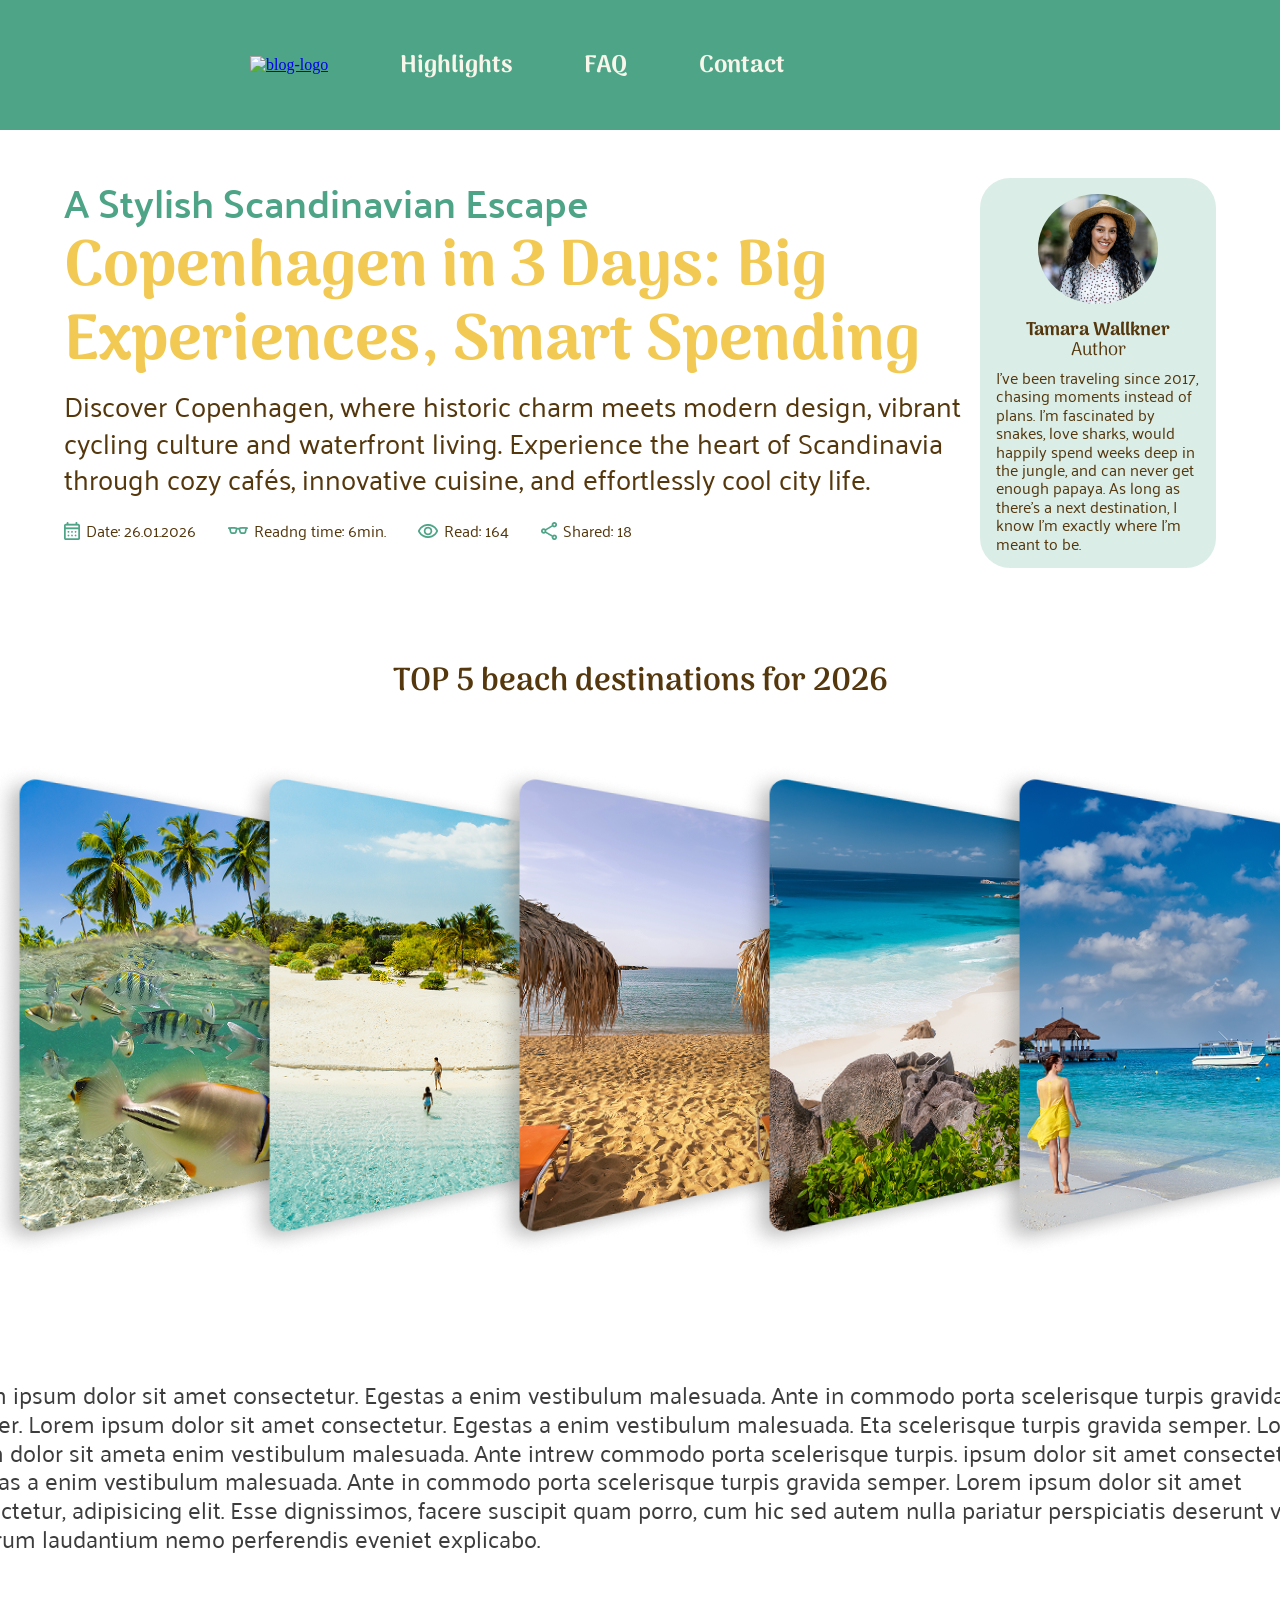
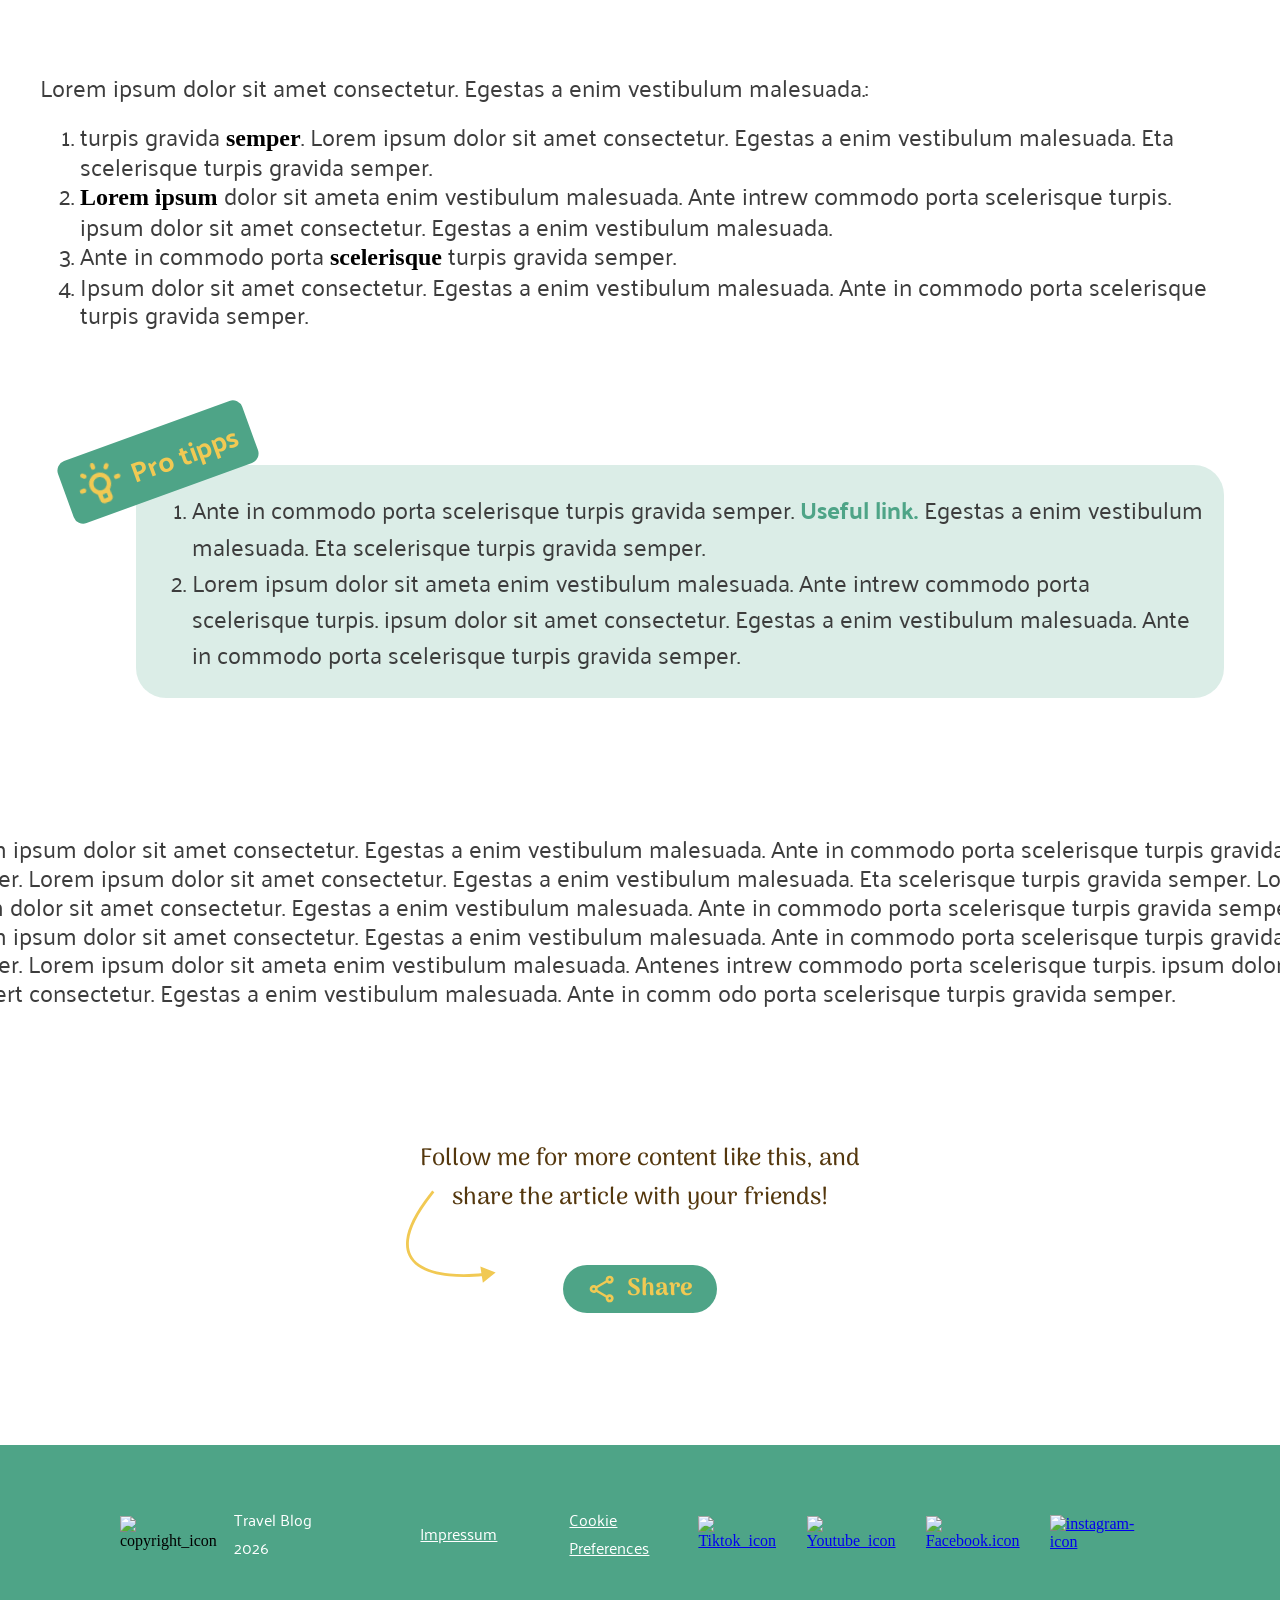
==== article01.html @ d1755f3b "update all footer-nav links" ====
<!doctype html>
<html lang="en">
  <head>
    <meta charset="UTF-8" />
    <meta name="viewport" content="width=device-width, initial-scale=1.0" />
    <title>Travel-Blog Article 01</title>
    <link rel="stylesheet" href="./styles/standard.css" />
    <link rel="stylesheet" href="./styles/font.css" />
    <link rel="stylesheet" href="./styles/variables.css" />
    <link rel="stylesheet" href="style.css" />
    <link rel="stylesheet" href="styles/article01.css" />
    <link rel="stylesheet" href="styles/article02.css" />
    <link rel="stylesheet" href="styles/article00.css" />
  </head>

  <body>
    <header>
      <nav>
        <a href="index.html">
          <img class="logo" src="assets/icons/logo.png" alt="blog-logo"
        /></a>
        <div class="nav-links">
          <a href="index.html">Highlights</a>
          <a href="index.html">FAQ</a>
          <a href="index.html">Contact</a>
        </div>
      </nav>
    </header>
    <main>
      <section class="a2content">
        <section class="a2content-top">
          <article class="headarticle">
            <div class="headarticle-left">
              <h4>A Stylish Scandinavian Escape</h4>
              <h1>Copenhagen in 3 Days: Big Experiences, Smart Spending</h1>
              <p>
                Discover Copenhagen, where historic charm meets modern design,
                vibrant cycling culture and waterfront living. Experience the
                heart of Scandinavia through cozy cafés, innovative cuisine, and
                effortlessly cool city life.
              </p>
              <div class="headarticle-foot">
                <div class="headarticle-foot-group">
                  <div class="headarticle-footelement">
                    <img
                      src="./assets/icons/calendar_month.png"
                      alt="calendar_icon"
                    />
                    <p>Date: 26.01.2026</p>
                  </div>
                  <div class="headarticle-footelement">
                    <img
                      src="./assets/icons/eyeglasses_2.png"
                      alt="eyeglasses_icon"
                    />
                    <p>Readng time: 6min.</p>
                  </div>
                </div>
                <div class="headarticle-foot-group">
                  <div class="headarticle-footelement">
                    <img
                      src="./assets/icons/visibility.png"
                      alt="visible_icon"
                    />
                    <p>Read: 164</p>
                  </div>
                  <div class="headarticle-footelement">
                    <img src="./assets/icons/share.png" alt="share_icon" />
                    <p>Shared: 18</p>
                  </div>
                </div>
              </div>
            </div>
            <div class="headarticle-right">
              <div class="headarticle-right-imgbox">
                <img
                  class="author-img"
                  src="./assets/img/img-tamarawallkner.png"
                  alt="foto-tamarawallkner"
                />
              </div>
              <div>
                <p>Tamara Wallkner</p>
                <p>Author</p>
                <p>
                  I’ve been traveling since 2017, chasing moments instead of
                  plans. I’m fascinated by snakes, love sharks, would happily
                  spend weeks deep in the jungle, and can never get enough
                  papaya. As long as there’s a next destination, I know I’m
                  exactly where I’m meant to be.
                </p>
              </div>
            </div>
          </article>
        </section>
        <section class="beach-destination-container">
          <h3 class="h3-a1">TOP 5 beach destinations for 2026</h3>
          <section class="slider-b">
            <div class="slider-b-element slider1">
              <img src="assets/img/Rectangle 24.png" alt="" />
            </div>
            <div class="slider-b-element slider2">
              <img src="assets/img/Rectangle 23.png" alt="" />
            </div>
            <div class="slider-b-element slider3">
              <img src="assets/img/Rectangle 20.png" alt="" />
            </div>
            <div class="slider-b-element slider4">
              <img src="assets/img/Rectangle 21.png" alt="" />
            </div>
            <div class="slider-b-element slider5">
              <img src="assets/img/Rectangle 22.png" alt="" />
            </div>
          </section>
        </section>
      </section>
      <div>
        <p class="lorem-a1">
          Lorem ipsum dolor sit amet consectetur. Egestas a enim vestibulum
          malesuada. Ante in commodo porta scelerisque turpis gravida semper.
          Lorem ipsum dolor sit amet consectetur. Egestas a enim vestibulum
          malesuada. Eta scelerisque turpis gravida semper. Lorem ipsum dolor
          sit ameta enim vestibulum malesuada. Ante intrew commodo porta
          scelerisque turpis. ipsum dolor sit amet consectetur. Egestas a enim
          vestibulum malesuada. Ante in commodo porta scelerisque turpis gravida
          semper. Lorem ipsum dolor sit amet consectetur, adipisicing elit. Esse
          dignissimos, facere suscipit quam porro, cum hic sed autem nulla
          pariatur perspiciatis deserunt velit in, harum laudantium nemo
          perferendis eveniet explicabo.
        </p>
      </div>
      <section class="lorem-container">
        <div>
          <p class="lorem-head">
            Lorem ipsum dolor sit amet consectetur. Egestas a enim vestibulum
            malesuada.:
          </p>
        </div>

        <ol>
          <li>
            turpis gravida <span class="black">semper</span>. Lorem ipsum dolor
            sit amet consectetur. Egestas a enim vestibulum malesuada. Eta
            scelerisque turpis gravida semper.
          </li>
          <li>
            <span class="black">Lorem ipsum</span> dolor sit ameta enim
            vestibulum malesuada. Ante intrew commodo porta scelerisque turpis.
            ipsum dolor sit amet consectetur. Egestas a enim vestibulum
            malesuada.
          </li>
          <li>
            Ante in commodo porta <span class="black">scelerisque</span> turpis
            gravida semper.
          </li>
          <li>
            Ipsum dolor sit amet consectetur. Egestas a enim vestibulum
            malesuada. Ante in commodo porta scelerisque turpis gravida semper.
          </li>
        </ol>
      </section>
      <div class="protipps">
        <div class="protipps-text">
          <ol>
            <li>
              Ante in commodo porta scelerisque turpis gravida semper.
              <span>Useful link.</span> Egestas a enim vestibulum malesuada. Eta
              scelerisque turpis gravida semper.
            </li>
            <li>
              Lorem ipsum dolor sit ameta enim vestibulum malesuada. Ante intrew
              commodo porta scelerisque turpis. ipsum dolor sit amet
              consectetur. Egestas a enim vestibulum malesuada. Ante in commodo
              porta scelerisque turpis gravida semper.
            </li>
          </ol>
        </div>
        <div class="protipps-marker">
          <img src="./assets/icons/wb_incandescent.png" alt="lamp_icon" />
          <p>Pro tipps</p>
        </div>
      </div>
      <div>
        <p class="lorem-a1">
          Lorem ipsum dolor sit amet consectetur. Egestas a enim vestibulum
          malesuada. Ante in commodo porta scelerisque turpis gravida semper.
          Lorem ipsum dolor sit amet consectetur. Egestas a enim vestibulum
          malesuada. Eta scelerisque turpis gravida semper. Lorem ipsum dolor
          sit amet consectetur. Egestas a enim vestibulum malesuada. Ante in
          commodo porta scelerisque turpis gravida semper. Lorem ipsum dolor sit
          amet consectetur. Egestas a enim vestibulum malesuada. Ante in commodo
          porta scelerisque turpis gravida semper. Lorem ipsum dolor sit ameta
          enim vestibulum malesuada. Antenes intrew commodo porta scelerisque
          turpis. ipsum dolor sit ametert consectetur. Egestas a enim vestibulum
          malesuada. Ante in comm odo porta scelerisque turpis gravida semper.
        </p>
      </div>
      <div class="followme">
        <div class="followme-content">
          <p>
            Follow me for more content like this, and share the article with
            your friends!
          </p>
          <div class="followme-button">
            <img src="./assets/icons/share.svg" alt="icon_share" />
            <p>Share</p>
          </div>
        </div>
        <img src="./assets/img/Vector 12.svg" alt="img_vector" />
      </div>
    </main>
    <footer class="foot">
      <div class="foot-content">
        <div class="foot-content-left">
          <div class="foot-content-left-copyright">
            <img src="./assets/icons/copyright.png" alt="copyright_icon" />
            <p>Travel Blog 2026</p>
          </div>
          <a href="impressum.html">Impressum</a>
          <a href="cookiepreferences.html">Cookie Preferences</a>
        </div>
        <div class="foot-content-right">
          <a href="https://www.tiktok.com/" target="_blank"
            ><img src="./assets/icons/Tiktok_icon 1.png" alt="Tiktok_icon"
          /></a>
          <a href="https://www.youtube.com/" target="_blank"
            ><img src="./assets/icons/youtube.png" alt="Youtube_icon"
          /></a>
          <a href="https://www.facebook.com/?locale=de_DE" target="_blank"
            ><img src="./assets/icons/facebook.png" alt="Facebook.icon"
          /></a>
          <a href="https://www.instagram.com/" target="_blank"
            ><img
              src="./assets/icons/Instagram_logo_2016 1.png"
              alt="instagram-icon"
          /></a>
        </div>
      </div>
    </footer>
  <nav class="foot-navigation">
    <a href="index.html"><img src="./assets/icons/greenHome.svg" alt="home-icon" /></a>
    <a href="index.html#highlight"><img src="./assets/icons/greenrocket_launch.svg" alt="" /></a>
    <a href="index.html#faq"><img src="./assets/icons/greenlive_help.svg" alt="" /></a>
    <a href="index.html#contact"><img src="./assets/icons/greenperson_pin.svg" alt="" /></a>
  </nav>
  </body>
</html>
---- styles/standard.css ----
* {
  margin: 0;
  box-sizing: border-box;
  font-family: "Iceland";
  scroll-behavior: smooth;
}

html {
  font-size: 16px;
}

h1 {
  font-family: arima;
  font-size: 4rem;
  color: rgba(78, 164, 135, 1);
  font-weight: 700;
}

h2 {
  font-family: arima;
  font-size: 3.25rem;
  color: rgba(78, 164, 135, 1);
  font-weight: 700;
}

h3 {
  font-family: arima;
  font-size: 2rem;
  color: rgba(78, 164, 135, 1);
  font-weight: 700;
}

h4 {
  font-family: palanquin;
  font-size: 2.5rem;
  color: rgba(78, 164, 135, 1);
  font-weight: 600;
}

.standard-headline {
  display: flex;
  justify-content: center;
  align-items: center;
  gap: 1rem;
  margin-bottom: 24px;
}

.standard-headline > img {
  width: clamp(40px, 28px + 2.5vw, 48px);
  height: auto;
}

.standard-headline > h2 {
  font-family: arima;
  font-size: clamp(2.5rem, 1.25rem + 4vw, 3.25rem);
  color: rgba(78, 164, 135, 1);
  font-weight: 700;
}
---- styles/font.css ----
/* arima-regular - latin */
@font-face {
  font-display: swap; /* Check https://developer.mozilla.org/en-US/docs/Web/CSS/@font-face/font-display for other options. */
  font-family: 'Arima';
  font-style: normal;
  font-weight: 400;
  src: url('../assets/fonts/arima-v7-latin-regular.woff2') format('woff2'); /* Chrome 36+, Opera 23+, Firefox 39+, Safari 12+, iOS 10+ */
}
/* arima-500 - latin */
@font-face {
  font-display: swap; /* Check https://developer.mozilla.org/en-US/docs/Web/CSS/@font-face/font-display for other options. */
  font-family: 'Arima';
  font-style: normal;
  font-weight: 500;
  src: url('../assets/fonts/arima-v7-latin-500.woff2') format('woff2'); /* Chrome 36+, Opera 23+, Firefox 39+, Safari 12+, iOS 10+ */
}
/* arima-600 - latin */
@font-face {
  font-display: swap; /* Check https://developer.mozilla.org/en-US/docs/Web/CSS/@font-face/font-display for other options. */
  font-family: 'Arima';
  font-style: normal;
  font-weight: 600;
  src: url('../assets/fonts/arima-v7-latin-600.woff2') format('woff2'); /* Chrome 36+, Opera 23+, Firefox 39+, Safari 12+, iOS 10+ */
}
/* arima-700 - latin */
@font-face {
  font-display: swap; /* Check https://developer.mozilla.org/en-US/docs/Web/CSS/@font-face/font-display for other options. */
  font-family: 'Arima';
  font-style: normal;
  font-weight: 700;
  src: url('../assets/fonts/arima-v7-latin-700.woff2') format('woff2'); /* Chrome 36+, Opera 23+, Firefox 39+, Safari 12+, iOS 10+ */
}

/* palanquin-regular - latin */
@font-face {
  font-display: swap; /* Check https://developer.mozilla.org/en-US/docs/Web/CSS/@font-face/font-display for other options. */
  font-family: 'Palanquin';
  font-style: normal;
  font-weight: 400;
  src: url('../assets/fonts/palanquin-v17-latin-regular.woff2') format('woff2'); /* Chrome 36+, Opera 23+, Firefox 39+, Safari 12+, iOS 10+ */
}
/* palanquin-500 - latin */
@font-face {
  font-display: swap; /* Check https://developer.mozilla.org/en-US/docs/Web/CSS/@font-face/font-display for other options. */
  font-family: 'Palanquin';
  font-style: normal;
  font-weight: 500;
  src: url('../assets/fonts/palanquin-v17-latin-500.woff2') format('woff2'); /* Chrome 36+, Opera 23+, Firefox 39+, Safari 12+, iOS 10+ */
}
/* palanquin-600 - latin */
@font-face {
  font-display: swap; /* Check https://developer.mozilla.org/en-US/docs/Web/CSS/@font-face/font-display for other options. */
  font-family: 'Palanquin';
  font-style: normal;
  font-weight: 600;
  src: url('../assets/fonts/palanquin-v17-latin-600.woff2') format('woff2'); /* Chrome 36+, Opera 23+, Firefox 39+, Safari 12+, iOS 10+ */
}
/* palanquin-700 - latin */
@font-face {
  font-display: swap; /* Check https://developer.mozilla.org/en-US/docs/Web/CSS/@font-face/font-display for other options. */
  font-family: 'Palanquin';
  font-style: normal;
  font-weight: 700;
  src: url('../assets/fonts/palanquin-v17-latin-700.woff2') format('woff2'); /* Chrome 36+, Opera 23+, Firefox 39+, Safari 12+, iOS 10+ */
}

/* palanquin-dark-regular - latin */
@font-face {
  font-display: swap; /* Check https://developer.mozilla.org/en-US/docs/Web/CSS/@font-face/font-display for other options. */
  font-family: 'Palanquin Dark';
  font-style: normal;
  font-weight: 400;
  src: url('../assets/fonts/palanquin-dark-v17-latin-regular.woff2') format('woff2'); /* Chrome 36+, Opera 23+, Firefox 39+, Safari 12+, iOS 10+ */
}
/* palanquin-dark-500 - latin */
@font-face {
  font-display: swap; /* Check https://developer.mozilla.org/en-US/docs/Web/CSS/@font-face/font-display for other options. */
  font-family: 'Palanquin Dark';
  font-style: normal;
  font-weight: 500;
  src: url('../assets/fonts/palanquin-dark-v17-latin-500.woff2') format('woff2'); /* Chrome 36+, Opera 23+, Firefox 39+, Safari 12+, iOS 10+ */
}
/* palanquin-dark-600 - latin */
@font-face {
  font-display: swap; /* Check https://developer.mozilla.org/en-US/docs/Web/CSS/@font-face/font-display for other options. */
  font-family: 'Palanquin Dark';
  font-style: normal;
  font-weight: 600;
  src: url('../assets/fonts/palanquin-dark-v17-latin-600.woff2') format('woff2'); /* Chrome 36+, Opera 23+, Firefox 39+, Safari 12+, iOS 10+ */
}
/* palanquin-dark-700 - latin */
@font-face {
  font-display: swap; /* Check https://developer.mozilla.org/en-US/docs/Web/CSS/@font-face/font-display for other options. */
  font-family: 'Palanquin Dark';
  font-style: normal;
  font-weight: 700;
  src: url('../assets/fonts/palanquin-dark-v17-latin-700.woff2') format('woff2'); /* Chrome 36+, Opera 23+, Firefox 39+, Safari 12+, iOS 10+ */
}

/* roboto-mono-regular - latin */
@font-face {
  font-display: swap; /* Check https://developer.mozilla.org/en-US/docs/Web/CSS/@font-face/font-display for other options. */
  font-family: 'Roboto Mono';
  font-style: normal;
  font-weight: 400;
  src: url('../assets/fonts/roboto-mono-v31-latin-regular.woff2') format('woff2'); /* Chrome 36+, Opera 23+, Firefox 39+, Safari 12+, iOS 10+ */
}
/* roboto-mono-700 - latin */
@font-face {
  font-display: swap; /* Check https://developer.mozilla.org/en-US/docs/Web/CSS/@font-face/font-display for other options. */
  font-family: 'Roboto Mono';
  font-style: normal;
  font-weight: 700;
  src: url('../assets/fonts/roboto-mono-v31-latin-700.woff2') format('woff2'); /* Chrome 36+, Opera 23+, Firefox 39+, Safari 12+, iOS 10+ */
}
---- styles/variables.css ----
:root {
    --maintextfamily: 'palanquin';
    --foottextfamily:  'palanquin';
    --inputtextfamily: 'Roboto Mono';
    --headlinefontfamily: 'arima';
}
---- style.css ----
body {
  display: flex;
  flex-direction: column;
  align-items: center;
}

html {
  scroll-behavior: smooth;
}

* {
  margin: 0;
  box-sizing: border-box;
}

header {
  background-color: #4ea487;
  height: 130px;
  width: 100%;
  display: flex;
  align-items: center;
  justify-content: flex-start;
}

.logo {
  width: 72px;
  height: 72px;
}

nav {
  padding: 0px 250px;
  display: flex;
  align-items: center;
  gap: 72px;
}

.nav-links {
  display: flex;
  align-items: center;
  gap: 72px;
}

.nav-links > a {
  text-decoration: none;
  color: #f8f5eb;
  font-family: "Arima";
  font-size: 24px;
  font-weight: 700;
}

.landing-section {
  width: 100%;
}

.header.png {
}

.content-section {
  background-image: url(assets/img/header\ photo.png);
  background-position: center;
  background-repeat: no-repeat;
  background-size: cover;
  height: 520px;
  width: 1440px;
  position: relative;
}

.vector-container {
  display: flex;
  flex-direction: column;
}

.vector-icon {
  width: 640px;
  height: 540px;
  position: absolute;
  left: 120px;
}

.vector-text-container {
  position: absolute;
  left: 230px;
  top: 80px;
}

.vector-text-container h2 {
  color: #54370d;
}

.landing-span {
  font-family: "Palanquin";
  font-size: 28px;
  font-weight: 500;
  font-style: normal;
  color: #54370d;
  max-width: 21ch;
}

.circle-icon {
  position: absolute;
  top: 280px;
  left: 550px;
}

main {
  width: 100%;
  max-width: 1200px;
  display: flex;
  flex-direction: column;
  align-items: center;
  gap: 120px;
  margin-bottom: 120px;
}

.highlight-section {
  padding-top: 120px;
  display: flex;
  flex-direction: column;
  align-items: center;
  gap: 88px;
}

.highlight-headline {
  display: flex;
  flex-direction: column;
  align-items: center;
  gap: 24px;
  text-align: center;
}

.highlight-section > img {
  width: 40px;
  height: 40px;
}

.highlight-text > p {
  font-size: 24px;
  font-family: var(--maintextfamily);
  font-weight: 500;
  color: #54370d;
}

.slider-a {
  position: relative;
  width: 1200px;
  height: 533px;
  display: flex;
  justify-content: center;
  align-items: flex-end;
  overflow: hidden;
}

.slider-a input {
  position: relative;
  z-index: 4;
  cursor: pointer;
}

/* .slider-a-wrapper {
  z-index: 1;
  width: 100%;
  height: 100%;
  position: relative;
} */

.slider-a-element {
  position: absolute;
  inset: 0;
  opacity: 0;
  transition: opacity 500ms ease-in-out;
}

.slider-a-element-link {
  display: block;
  width: 100%;
  height: 100%;
  position: relative;
text-decoration: none;
}

.slider-a-element-description {
  position: absolute;
  top: 54px;
  left: 38px;
  width: 100%;
  max-width: 800px;
  height: auto;
  border-left: 1px solid rgba(255, 255, 255, 0.5);
  border-right: 1px solid rgba(255, 255, 255, 0.5);
  background-color: rgba(255, 255, 255, 0.1);
  display: flex;
  flex-direction: column;
  align-items: flex-start;
  padding: 16px 24px;
  gap: 8px;
}

.slider-a-element-description  h2 {
  font-family: Palanquin Dark;
  font-size: clamp(2.5rem, 1.25rem + 4vw, 3rem);
  line-height: 1.2;
  color: white;
  font-weight: 600;
}

.slider-a-element-description p {
  font-family: palanquin;
  font-size: clamp(1rem, 0.25rem + 2vw, 1.75rem);
  line-height: 1.3;
  color: white;
}

.slider-a-element-link img {
  width: 100%;
  height: 100%;
  display: block;
  object-fit: cover;
  object-position: center;
  border-radius: 4px;
  border-top-right-radius: 96px;
}

.slider-a input[value="one"]:checked ~ .slider-a-wrapper .element-one,
.slider-a input[value="two"]:checked ~ .slider-a-wrapper .element-two,
.slider-a input[value="three"]:checked ~ .slider-a-wrapper .element-three,
.slider-a input[value="four"]:checked ~ .slider-a-wrapper .element-four {
  opacity: 1;
  z-index: 3;
}

.slider-a-radio-btn {
  appearance: none;
  width: 28px;
  height: 28px;
  background-color: white;
  border-radius: 50%;
  margin: 8px;
  margin-bottom: 32px;
}

.slider-a-radio-btn:checked {
  width: 40px;
  height: 28px;
  background-color: rgba(241, 201, 83, 1);
  border-radius: 20px;
}

.faq-section {
  width: 100%;
  display: flex;
  flex-direction: column;
  align-items: center;
  gap: 48px;
  padding: 8px;
}

.faq-headline {
  display: flex;
  justify-content: center;
  align-items: center;
  gap: 1rem;
  margin-bottom: 24px;
}

.faq-headline > img {
  width: clamp(40px, 28px + 2.5vw, 48px);
  height: auto;
}

.faq-headline > h2 {
  font-family: arima;
  font-size: clamp(2.5rem, 1.25rem + 4vw, 3.25rem);
  color: rgba(78, 164, 135, 1);
  font-weight: 700;
}

.faq-content {
  width: 100%;
  display: flex;
  flex-direction: column;
  align-items: center;
  gap: 32px;
}

.faq-item {
  width: 100%;
  display: flex;
  flex-direction: column;
  padding: 16px 14px;
  gap: 8px;
  border-radius: 12px;
  background-color: rgba(241, 201, 83, 1);
}

.faq-item-sum {
  font-family: var(--maintextfamily);
  font-size: clamp(1rem, 0.25rem + 2.5vw, 1.5rem);
  font-weight: 700;
  color: rgba(84, 55, 13, 1);
  display: flex;
  justify-content: space-between;
  align-items: center;
}

.faq-item > p {
  font-family: var(--maintextfamily);
  font-size: 1rem;
  color: rgba(54, 53, 52, 1);
  padding: 4px 10px;
  background-color: white;
  border-radius: 5px;
}

.faq-sum img {
  width: 24px;
  height: auto;
}

.faq-item:open .faq-item-sum img {
  rotate: 180deg;
}

.contact-section {
  width: 100%;
  max-width: 1200px;
  display: flex;
  flex-direction: column;
  align-items: center;
  padding: 8px;
}

.contact-section-head {
  display: flex;
  flex-direction: column;
  align-items: center;
  margin-bottom: 56px;
}

.contact-section-headline {
  display: flex;
  justify-content: center;
  align-items: center;
  gap: 1rem;
  margin-bottom: 24px;
}

.contact-section-headline > img {
  width: clamp(40px, 28px + 2.5vw, 48px);
  height: auto;
}

.contact-section-headline > h2 {
  font-family: arima;
  font-size: clamp(2.5rem, 1.25rem + 4vw, 3.25rem);
  color: rgba(78, 164, 135, 1);
  font-weight: 700;
}

.contact-section-description {
  display: flex;
  flex-direction: column;
  justify-content: center;
  align-items: center;
}

.contact-section-description > p {
  font-family: palanquin;
  font-size: 1.5rem;
  color: rgba(84, 55, 13, 1);
  font-weight: 500;
}

.contact-form-input {
  width: 100%;
  display: flex;
  flex-direction: column;
  align-items: center;
  gap: 16px;
}

.contact-form-input label {
  font-family: var(--maintextfamily);
  font-size: 1.5rem;
  color: rgba(84, 55, 13, 1);
  font-weight: 500;
}

.contact-form-input input[type="text"] {
  border: none;
  border-bottom: 1px solid rgba(84, 55, 13, 1);
  width: 100%;
  margin: 17px 0px;
  font-family: var(--inputtextfamily);
  font-size: 1.5rem;
  font-weight: bold;
}

.cfi-container {
  flex: 1 0 120px;
}

.cfi-row {
  width: 100%;
  display: flex;
  justify-content: center;
  gap: 48px;
}

.cfi-check {
  display: flex;
  align-items: center;
  gap: 1rem;
  padding-bottom: 1.5rem;
}

.cfi-check input[type="checkbox"] {
  appearance: none;
  width: 18px;
  height: 18px;
  border: 2px solid rgba(84, 55, 13, 1);
  border-radius: 2px;
  background: #fff;
}

.cfi-check input[type="checkbox"]:hover {
  background: rgba(241, 201, 83, 1);
}

.cfi-check input[type="checkbox"]:checked {
  background: rgba(78, 164, 135, 1);
}

.cfi-check input[type="checkbox"]:checked::before {
  content: url("./assets/icons/check.svg");
  width: 15px;
  height: 12px;
}

.cfi-check p {
  font-family: var(--maintextfamily);
  font-size: 1rem;
  font-weight: 400;
  color: rgba(84, 55, 13, 1);
}

.cfi-send {
  display: flex;
  flex-direction: column;
  align-items: center;
  gap: 32px;
}

.cfi-send button {
  width: 139px;
  height: 48px;
  border-radius: 40px;
  background-color: transparent;
  border: 1px solid rgba(48, 48, 48, 0.5);

  font-family: var(--headlinefontfamily);
  font-size: 1.5rem;
  font-weight: 700;
  color: rgba(115, 115, 115, 1);
}

.foot {
  width: 100%;
  background-color: rgba(78, 164, 135, 1);
  display: flex;
  justify-content: center;
  align-items: center;
  padding: 60px 120px;
}

.foot-content {
  width: 100%;
  max-width: 1200px;
  display: flex;
  justify-content: space-between;
  align-items: center;
}

.foot-content-left {
  display: flex;
  align-items: center;
  gap: 72px;
}

.foot-content-left-copyright {
  display: flex;
  align-items: center;
  gap: 4px;
}

.foot-content-left-copyright p {
  font-family: palanquin;
  font-size: 1rem;
  color: white;
}

.foot-content-left-links {
  display: flex;
  align-items: center;
  gap: 72px;
}

.foot-content-left a {
  font-family: palanquin;
  font-size: 1rem;
  color: white;
}

.foot-content-left a:hover {
  font-weight: bold;
}

.foot-content-right {
  height: 40px;
  display: flex;
  align-items: center;
  gap: 16px;
}

.foot-content-right img {
  height: 32px;
  width: 100%;
  transition: all 250ms ease-in-out;
}

.foot-content-right img:hover {
  width: 120%;
  height: 120%;
}

.foot-navigation {
  width: 100%;
  background-color: rgba(241, 201, 83, 1);
  display: none;
}

.foot-navigation img {
  height: 48px;
  width: 100%;
  transition: all 250ms ease-in-out;
}

.foot-navigation img:hover {
  width: 120%;
  height: 120%;
}

@media screen and (max-width: 1024px) {
  .nav-links > a {
    display: none;
  }

  header {
    justify-content: center;
  }

  .content-section {
    max-width: 1400px;
    width: 100%;
  }

  .vector-icon {
    left: 0px;
    height: 300px;
    width: 230px;
  }

  .circle-icon {
    top: 121px;
    left: 70px;
  }

  .vector-text-container {
    display: none;
  }

  .highlight-text > p {
    display: none;
  }
}

@media screen and (min-width: 768px) and (max-width: 1024px) {
  .foot {
    width: 100%;
    padding: 60px 24px;
  }

  .foot-content-left {
    gap: 24px;
  }

  .foot-content-left-links {
    gap: 24px;
  }
}

@media screen and (max-width: 768px) {
  .contact-section-description {
    display: none;
  }

  .cfi-row {
    flex-direction: column;
  }

  .foot {
    width: 100%;
    padding: 30px 8px 130px 8px;
  }

  .foot-content-left {
    flex-direction: column-reverse;
    align-items: flex-start;
    gap: 8px;
  }

  .foot-content-left-links {
    display: flex;
    flex-direction: column;
    align-items: flex-start;
    gap: 8px;
  }

  .foot-navigation {
    display: flex;
    position: fixed;
    bottom: 0;
    justify-content: space-between;
    align-items: center;
    gap: 48px;
    padding: 24px;
  }
}
---- styles/article01.css ----
.header-a1 {
  margin-bottom: 80px;
}

.a1-container {
  padding-top: 80px;
  display: flex;
  flex-direction: column;
  gap: 8px;
}

.a1-headline {
  display: flex;
  flex-direction: column;
  align-items: flex-start;
}

.a1-headline > h1 {
  color: #f1c953;
  line-height: 1.25;
}

.a1-content {
  display: flex;
  flex-direction: column;
  gap: 40px;
}

.a1-span {
  font-size: 32px;
}

.a1-info {
  display: flex;
  justify-content: flex-start;
  gap: 32px;
}

.a1-headline-icon {
  display: flex;
  gap: 6px;
}

.a1-headline-icon > img {
  width: 15px;
  height: 15px;
}

.headarticle-right {
  width: 272px;
  background-color: rgba(78, 164, 135, 0.2);
  border-radius: 30px;
  display: flex;
  flex-direction: column;
  align-items: center;
  padding: 16px;
  gap: 16px;
}

.headarticle-right p:first-child {
  font-family: arima;
  font-size: 1.15rem;
  line-height: 1.1;
  font-weight: 700;
  color: rgba(84, 55, 13, 1);
  text-align: center;
}

.headarticle-right p:nth-child(2) {
  font-family: arima;
  font-size: 1.15rem;
  line-height: 1.1;
  color: rgba(84, 55, 13, 1);
  text-align: center;
  margin-bottom: 0.5rem;
}

.headarticle-right p:last-child {
  font-family: palanquin;
  font-size: 1rem;
  line-height: 1.15;
  color: rgba(84, 55, 13, 1);
}

.beach-destination-container {
  display: flex;
  justify-content: center;
  flex-direction: column;
}

.h3-a1 {
  font-family: "Arima";
  color: #54370d;
  font-size: 32px;
  font-weight: 600;
  text-align: center;
  padding-bottom: 64px;
}

.slider-b {
  width: 1300px;
  height: 440px;
  display: flex;
  justify-content: center;
}

.slider1:hover ~ .slider-b-element {
  transform: perspective(250px) rotateY(-20deg) translateX(-20px);
}

.slider2:hover ~ .slider-b-element {
  transform: perspective(250px) rotateY(-20deg) translateX(-20px);
}

.slider3:hover ~ .slider-b-element {
  transform: perspective(250px) rotateY(-20deg) translateX(-20px);
}

.slider4:hover ~ .slider-b-element {
  transform: perspective(250px) rotateY(-20deg) translateX(-20px);
}

.slider-b-element {
  z-index: 1;
  width: 250px;
  height: 100%;

  background-size: cover;
  background-position: center;
  background-repeat: no-repeat;

  transform: perspective(250px) rotateY(5deg) translateX(-20px);
  transform-origin: 50% 50%;
  transition: all 250ms ease-in-out;

  border-radius: 16px;
}

.slider-b-element:hover {
  z-index: 2;
  transform: perspective(250px) rotateY(0deg) translateX(0px) scaleX(1.5)
    scaleY(1.2);
}

.lorem-a1 {
  font-family: "Palanquin";
  font-weight: 400;
  font-size: 24px;
  color: #3d3d3d;
  width: 1400px;
  line-height: 1.2;
}

.lorem-head {
  font-family: "Palanquin";
  font-weight: 400;
  font-size: 24px;
  color: #3d3d3d;
}

li {
  font-family: "Palanquin";
  font-weight: 400;
  font-size: 24px;
  color: #3d3d3d;
}

.black {
  color: #000000;
  font-weight: bold;
}

.lorem-container {
  display: flex;
  flex-direction: column;
  gap: 20px;
  line-height: 1.2;
}

@media screen and (max-width: 1024px) {
  .lorem-a1 {
    font-size: 16px;
    max-width: 41ch;
  }

  li {
    font-size: 16px;
    max-width: 41ch;
  }

  .lorem-head {
    font-size: 16px;
    text-align: center;
    max-width: 41ch;
  }
}

@media screen and (min-width: 768px) and (max-width: 1024px) {
}
---- styles/article02.css ----
p {
  font-family: Palanquin;
  font-size: 1rem;
  color: rgba(61, 61, 61, 1);
}

.a2content {
  width: 100%;
  max-width: 1200px;
  display: flex;
  flex-direction: column;
  align-items: center;
  justify-content: space-between;
  gap: 88px;
  padding: 16px 24px 48px 24px;
}

.a2content-top {
  display: flex;
  align-items: center;
  gap: 48px;
}

.a2content-top > p {
  font-family: palanquin;
  font-size: clamp(1rem, 0.25rem + 2vw, 1.5rem);
  line-height: 1.3;
  color: rgba(61, 61, 61, 1);
}

.a2content-video {
  width: 100%;
  max-width: 930px;
  display: flex;
  justify-content: center;
  align-items: center;
  margin: 137px 137px;
}

.a2content-video video {
  display: block;
  width: 100%;
  height: auto;
  border-radius: clamp(16px, -16px + 8vw, 48px);
}

.a2content-video img {
  position: absolute;
  width: clamp(20px, -40px + 15vw, 80px);
}

.a2content-middle {
  display: flex;
  flex-direction: column;
  gap: 32px;
}

.a2content-middle > p {
  font-family: palanquin;
  font-size: clamp(1rem, 0.25rem + 2vw, 1.5rem);
  line-height: 1.5;
  color: rgba(61, 61, 61, 1);
}

.a2content-middle-listblock > p {
  font-family: palanquin;
  font-size: clamp(1rem, 0.25rem + 2vw, 1.5rem);
  line-height: 1.5;
  color: rgba(61, 61, 61, 1);
  padding-bottom: 32px;
}

.a2content-middle-list {
  margin: 16px 0px;
}

.a2content-middle-list > li {
  font-family: palanquin;
  font-size: clamp(1rem, 0.25rem + 2vw, 1.5rem);
  line-height: 1.3;
  color: rgba(61, 61, 61, 1);
}

.a2content-middle-list > li::marker {
  font-size: 0.8rem;
}

.a2content-middle-list span {
  font-family: palanquin;
  font-size: clamp(1rem, 0.25rem + 2vw, 1.5rem);
  font-weight: 700;
  line-height: 1.3;
  color: rgba(61, 61, 61, 1);
}
/* @media screen and (min-width:1440px) {
    .a2content {
        padding: 0px max(160px, (50% - 720px));
    }

} */
---- styles/article00.css ----
.article-main {
  width: 100%;
  display: flex;
  flex-direction: column;
  align-items: center;
  gap: 40px;
}

.headarticle {
  width: 100%;
  display: flex;
  justify-content: space-between;
  padding-top: 32px;
  gap: 16px;
}

.headarticle-left {
  width: 100%;
  max-width: 900px;
  height: 390px;
  display: flex;
  flex-direction: column;
  gap: 0.5rem;
}

.headarticle-left h1 {
  color: rgba(241, 201, 83, 1);
  font-size: clamp(2.5rem, 0.25rem + 6vw, 4rem);
  line-height: 1.15;
}

.headarticle-left h4 {
  font-size: clamp(1.25rem, -0.625rem + 5vw, 2.5rem);
  line-height: 1.15;
}

.headarticle-left p {
  font-family: palanquin;
  font-size: clamp(1rem, -0.125rem + 3vw, 1.75rem);
  line-height: 1.3;
  color: rgba(84, 55, 13, 1);
}

.headarticle-foot {
  display: flex;
  justify-content: left;
  gap: 32px;
  padding-top: 16px;
}

.headarticle-foot-group {
  display: flex;
  align-items: center;
  gap: 32px;
}

.headarticle-footelement {
  display: flex;
  align-items: center;
  gap: 6px;
}

.headarticle-footelement p {
  font-family: palanquin;
  font-size: 1rem;
  color: rgba(84, 55, 13, 1);
}

.headarticle-right {
  width: 272px;
  height: 390px;
  background-color: rgba(78, 164, 135, 0.2);
  border-radius: 30px;
  display: flex;
  flex-direction: column;
  align-items: center;
  padding: 16px;
  gap: 16px;
}

.headarticle-right-imgbox {
  width: 120px;
  height: 120px;
  border-radius: 50%;
  overflow: hidden;
}

.author-img {
  width: 100%;
  height: 100%;
  object-fit: cover;
  object-position: 75% 65%;
  transform: scale(1.15);
}

.headarticle-right p:first-child {
  font-family: arima;
  font-size: 1.15rem;
  line-height: 1.1;
  font-weight: 700;
  color: rgba(84, 55, 13, 1);
  text-align: center;
}

.headarticle-right p:nth-child(2) {
  font-family: arima;
  font-size: 1.15rem;
  line-height: 1.1;
  color: rgba(84, 55, 13, 1);
  text-align: center;
  margin-bottom: 0.5rem;
}

.headarticle-right p:last-child {
  font-family: palanquin;
  font-size: 1rem;
  line-height: 1.15;
  color: rgba(84, 55, 13, 1);
}

.protipps {
  position: relative;
  padding: 16px;
  padding-left: 96px;
}

.protipps-text {
  background-color: rgba(78, 164, 135, 0.2);
  border-radius: 30px;
  padding: 26px 16px;
}

.protipps-text li {
  font-family: palanquin;
  font-size: clamp(1rem, 0.25rem + 2vw, 1.5rem);
  line-height: 1.5;
  color: rgba(61, 61, 61, 1);
}

.protipps-text span {
  font-family: palanquin;
  font-size: clamp(1rem, 0.25rem + 2vw, 1.5rem);
  font-weight: 700;
  line-height: 1.5;
  color: rgba(78, 164, 135, 1);
}

.protipps-marker {
  position: absolute;
  top: -20px;
  left: 20px;
  rotate: -20deg;
  width: 196px;
  height: 66px;
  background-color: rgba(78, 164, 135, 1);
  border-radius: 10px;
  display: flex;
  justify-content: center;
  align-items: center;
  gap: 12px;
  padding: 4px;
}

.protipps-marker p {
  font-family: palanquin;
  font-size: 1.75rem;
  font-weight: 700;
  color: rgba(241, 201, 83, 1);
}

.protipps-marker img {
  rotate: 10deg;
}

.followme {
  position: relative;
  padding: 4px;
}

.followme-content {
  max-width: clamp(300px, 140px + 40vw, 500px);
  display: flex;
  flex-direction: column;
  align-items: center;
  gap: 48px;
  padding: 8px 24px;
}

.followme-content > p {
  font-family: arima;
  font-size: clamp(1rem, 0.25rem + 2vw, 1.5rem);
  font-weight: 500;
  color: rgba(84, 55, 13, 1);
  text-align: center;
}

.followme-button {
  max-width: 160px;
  height: 48px;
  display: flex;
  justify-content: center;
  align-items: center;
  background-color: rgba(78, 164, 135, 1);
  border-radius: 40px;
  gap: 8px;
  padding: 4px 24px;
}

.followme-button > p {
  font-family: arima;
  font-size: 1.5rem;
  font-weight: 700;
  color: rgba(241, 201, 83, 1);
}

.followme > img {
  position: absolute;
  top: clamp(20px, 0px + 10vw, 60px);
  left: 20px;
  width: clamp(40px, -40px + 12.5vw, 90px);
  height: 100px;
}

.followme-button-pressed {
  display: none;
  justify-content: space-between;
  align-items: center;
  padding: 4px 16px;
}

.followme-button-pressed img {
  padding-left: 16px;
}

.followme-button-pressed nav {
  display: flex;
  flex-direction: column;
  align-items: flex-start;
  gap: 4px;
  padding: 4px 8px;
}

.followme-button-pressed nav a {
  font-family: arima;
  font-size: 1rem;
  color: rgba(78, 164, 135, 1);
}

@media screen and (min-width: 768px) and (max-width: 1200px) {
  .headarticle {
    display: flex;
    flex-direction: column;
    align-items: center;
  }

  .headarticle-left {
    width: 100%;
    max-width: 964px;
    display: flex;
    flex-direction: column;
    align-items: left;
    gap: 0.5rem;
    padding: 16px 32px;
  }

  .headarticle-right {
    width: 300px;
  }
}

@media screen and (max-width: 768px) {
  .headarticle {
    display: flex;
    flex-direction: column;
    align-items: center;
  }

  .headarticle-left {
    width: 100%;
    max-width: 964px;
    height: auto;
    display: flex;
    flex-direction: column;
    align-items: left;
    gap: 0.5rem;
    padding: 16px 32px;
  }

  .headarticle-foot {
    flex-direction: column;
    justify-content: left;
    gap: 12px;
    padding-bottom: 16px;
  }

  .headarticle-right {
    width: 300px;
  }
  .followme-content {
    gap: 24px;
    padding: 8px 4px;
  }
}
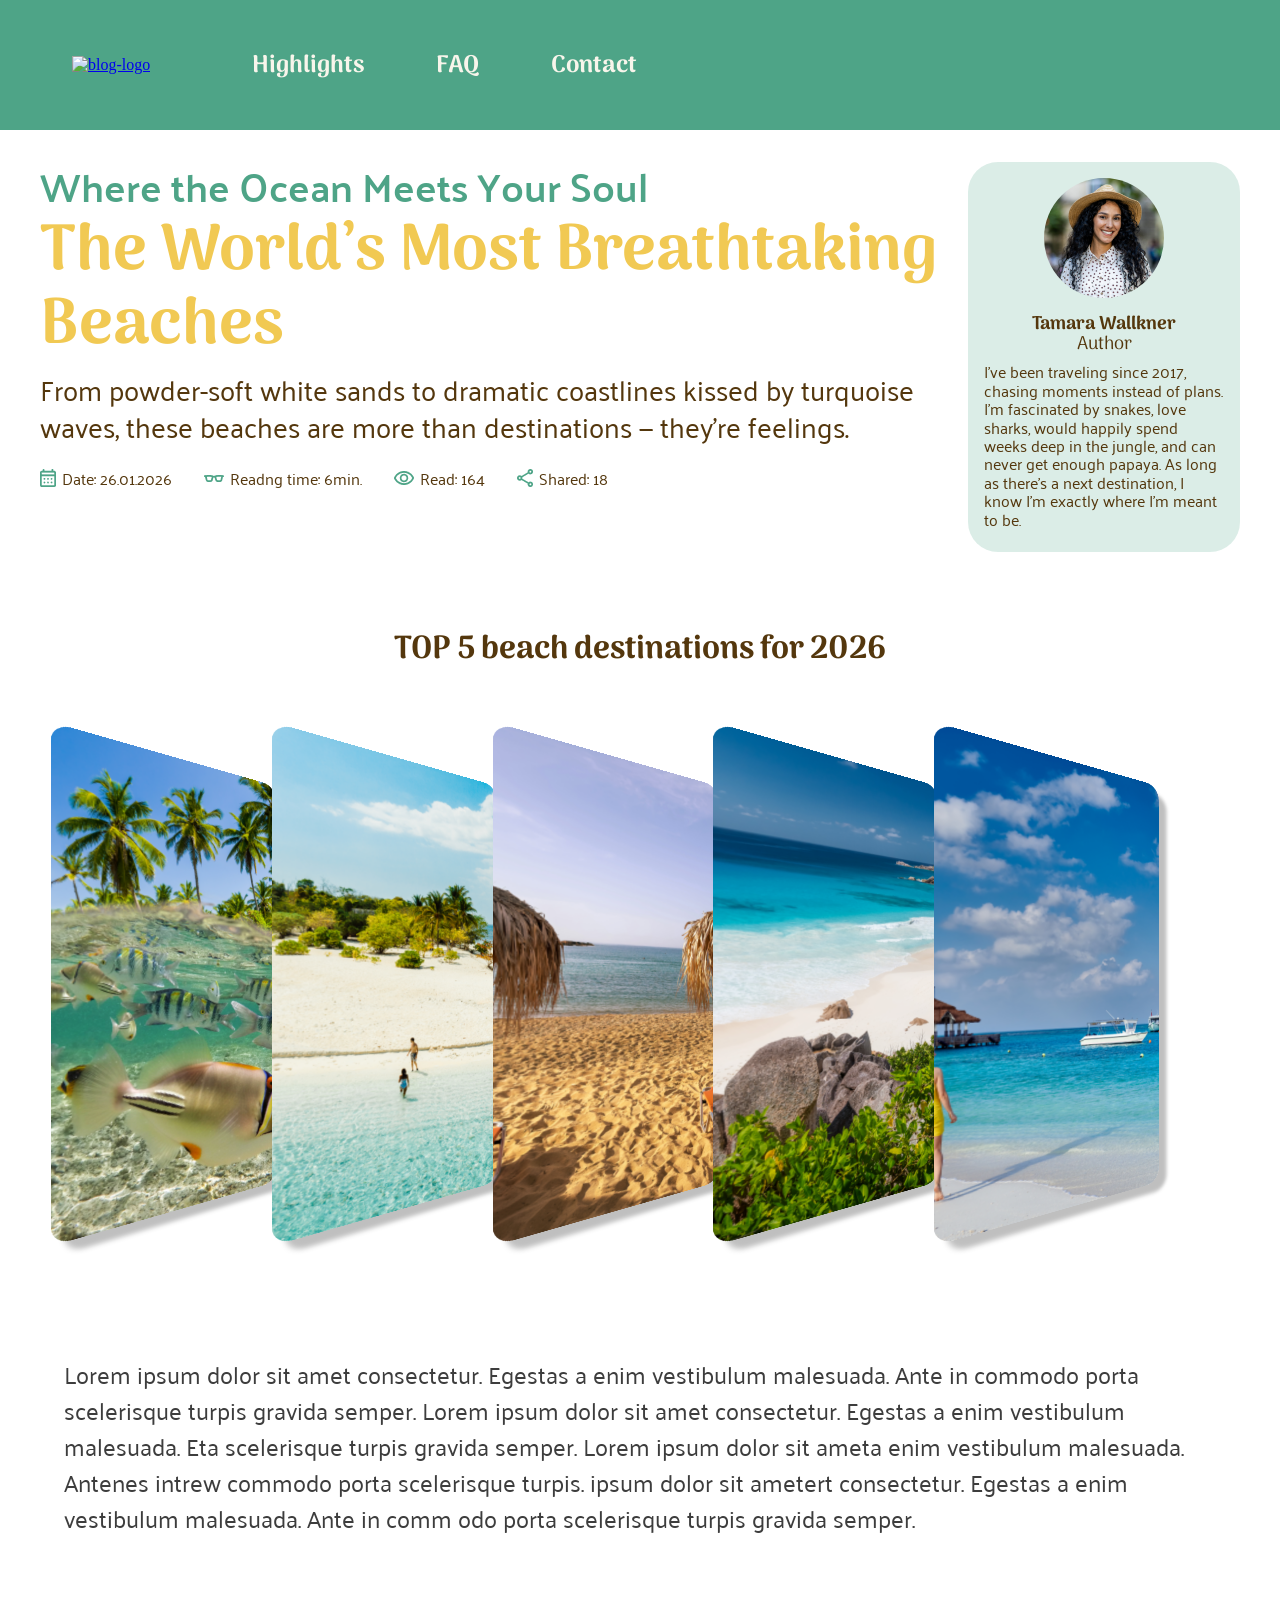
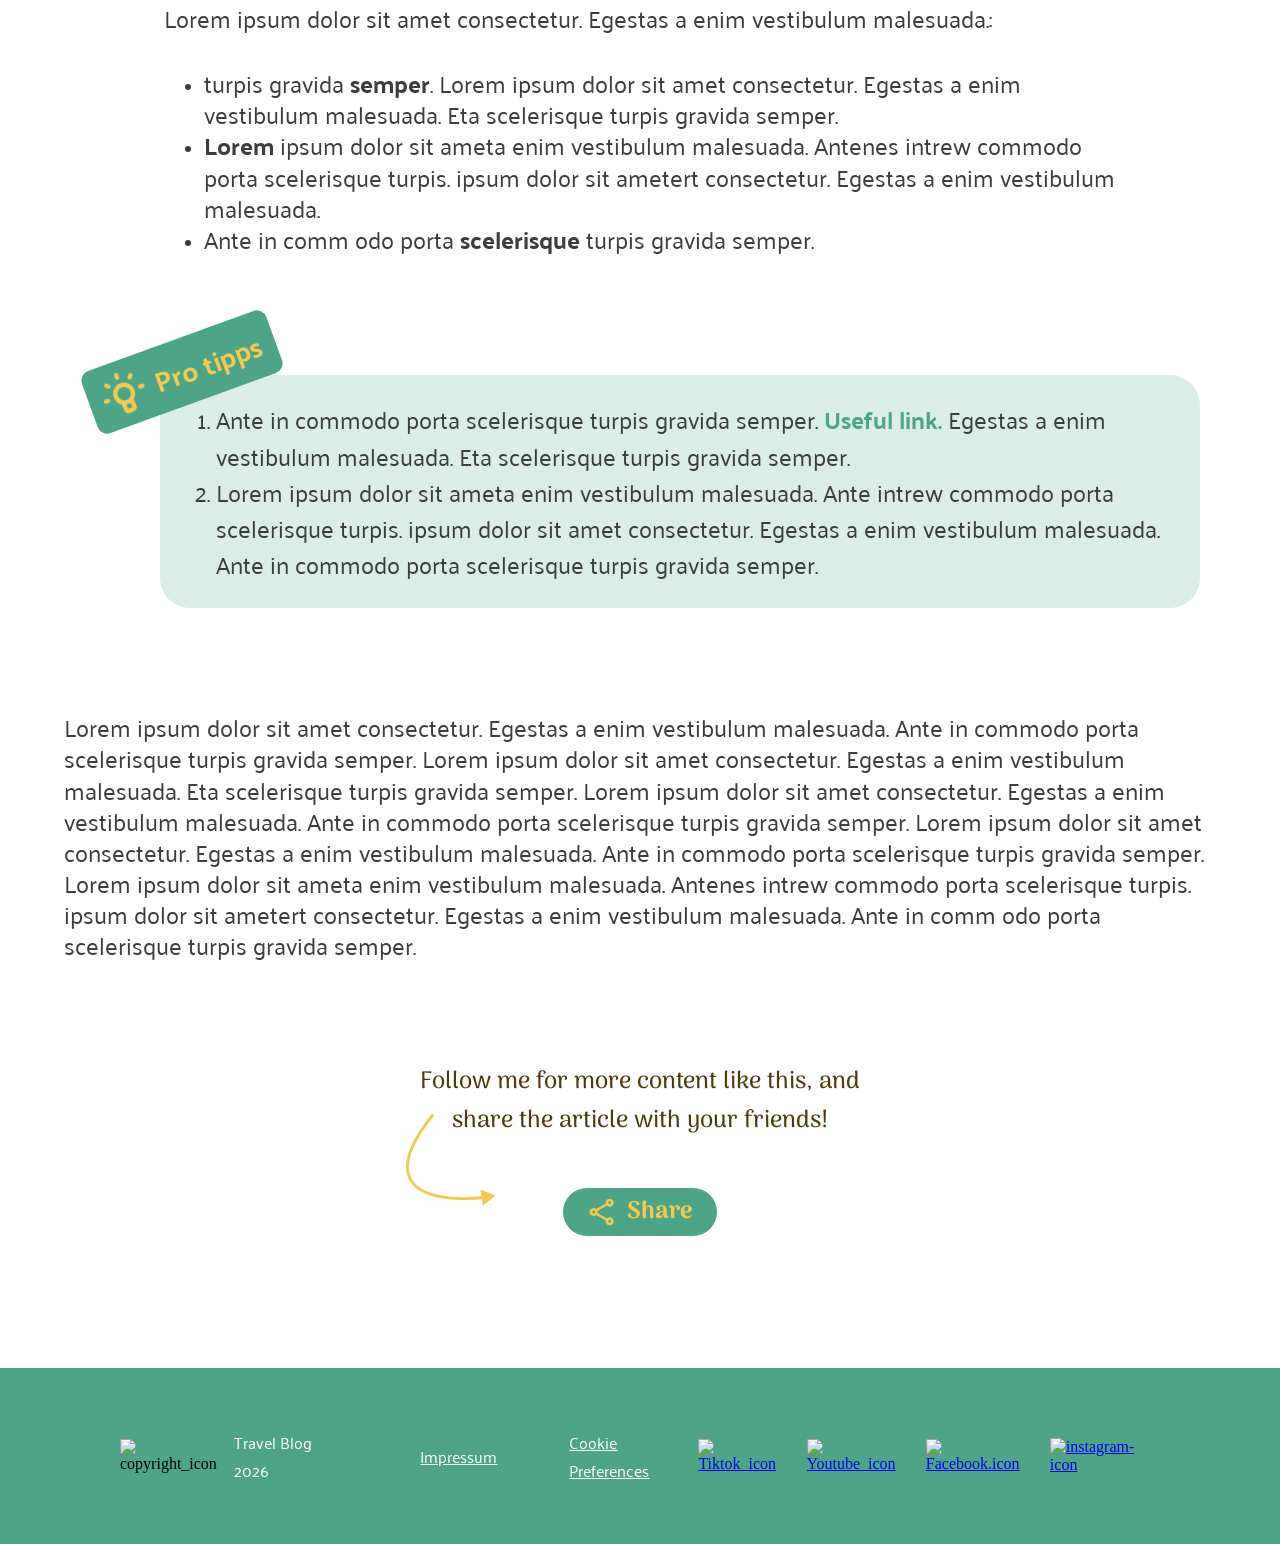
==== commit c572cc94: "finish headline navigation, update links and animation" ====
--- a/article01.html
+++ b/article01.html
@@ -1,164 +1,148 @@
 <!doctype html>
-<html lang="en">
-  <head>
-    <meta charset="UTF-8" />
-    <meta name="viewport" content="width=device-width, initial-scale=1.0" />
-    <title>Travel-Blog Article 01</title>
-    <link rel="stylesheet" href="./styles/standard.css" />
-    <link rel="stylesheet" href="./styles/font.css" />
-    <link rel="stylesheet" href="./styles/variables.css" />
-    <link rel="stylesheet" href="style.css" />
-    <link rel="stylesheet" href="styles/article01.css" />
-    <link rel="stylesheet" href="styles/article02.css" />
-    <link rel="stylesheet" href="styles/article00.css" />
-  </head>
-
-  <body>
-    <header>
-      <nav>
-        <a href="index.html">
-          <img class="logo" src="assets/icons/logo.png" alt="blog-logo"
-        /></a>
-        <div class="nav-links">
-          <a href="index.html">Highlights</a>
-          <a href="index.html">FAQ</a>
-          <a href="index.html">Contact</a>
-        </div>
-      </nav>
-    </header>
-    <main>
-      <section class="a2content">
-        <section class="a2content-top">
-          <article class="headarticle">
-            <div class="headarticle-left">
-              <h4>A Stylish Scandinavian Escape</h4>
-              <h1>Copenhagen in 3 Days: Big Experiences, Smart Spending</h1>
-              <p>
-                Discover Copenhagen, where historic charm meets modern design,
-                vibrant cycling culture and waterfront living. Experience the
-                heart of Scandinavia through cozy cafés, innovative cuisine, and
-                effortlessly cool city life.
-              </p>
-              <div class="headarticle-foot">
-                <div class="headarticle-foot-group">
-                  <div class="headarticle-footelement">
-                    <img
-                      src="./assets/icons/calendar_month.png"
-                      alt="calendar_icon"
-                    />
-                    <p>Date: 26.01.2026</p>
-                  </div>
-                  <div class="headarticle-footelement">
-                    <img
-                      src="./assets/icons/eyeglasses_2.png"
-                      alt="eyeglasses_icon"
-                    />
-                    <p>Readng time: 6min.</p>
-                  </div>
-                </div>
-                <div class="headarticle-foot-group">
-                  <div class="headarticle-footelement">
-                    <img
-                      src="./assets/icons/visibility.png"
-                      alt="visible_icon"
-                    />
-                    <p>Read: 164</p>
-                  </div>
-                  <div class="headarticle-footelement">
-                    <img src="./assets/icons/share.png" alt="share_icon" />
-                    <p>Shared: 18</p>
-                  </div>
-                </div>
-              </div>
-            </div>
-            <div class="headarticle-right">
-              <div class="headarticle-right-imgbox">
-                <img
-                  class="author-img"
-                  src="./assets/img/img-tamarawallkner.png"
-                  alt="foto-tamarawallkner"
-                />
-              </div>
-              <div>
-                <p>Tamara Wallkner</p>
-                <p>Author</p>
-                <p>
-                  I’ve been traveling since 2017, chasing moments instead of
-                  plans. I’m fascinated by snakes, love sharks, would happily
-                  spend weeks deep in the jungle, and can never get enough
-                  papaya. As long as there’s a next destination, I know I’m
-                  exactly where I’m meant to be.
-                </p>
-              </div>
-            </div>
-          </article>
-        </section>
-        <section class="beach-destination-container">
-          <h3 class="h3-a1">TOP 5 beach destinations for 2026</h3>
-          <section class="slider-b">
-            <div class="slider-b-element slider1">
-              <img src="assets/img/Rectangle 24.png" alt="" />
-            </div>
-            <div class="slider-b-element slider2">
-              <img src="assets/img/Rectangle 23.png" alt="" />
-            </div>
-            <div class="slider-b-element slider3">
-              <img src="assets/img/Rectangle 20.png" alt="" />
-            </div>
-            <div class="slider-b-element slider4">
-              <img src="assets/img/Rectangle 21.png" alt="" />
-            </div>
-            <div class="slider-b-element slider5">
-              <img src="assets/img/Rectangle 22.png" alt="" />
-            </div>
-          </section>
-        </section>
+<html lang="de">
+
+<head>
+  <meta charset="UTF-8" />
+  <meta name="viewport" content="width=device-width, initial-scale=1.0" />
+  <title>Travel-Blog Article 02</title>
+
+  <link rel="stylesheet" href="./styles/standard.css" />
+  <link rel="stylesheet" href="./styles/font.css" />
+  <link rel="stylesheet" href="./styles/variables.css" />
+  <link rel="stylesheet" href="style.css" />
+  <link rel="stylesheet" href="./styles/article00.css" />
+  <link rel="stylesheet" href="./styles/article03.css" />
+</head>
+
+<body>
+  <header>
+    <nav class="header-navigation">
+      <a href="index.html"><img class="logo" src="assets/icons/logo.png" alt="blog-logo" /></a>
+      <div class="nav-links">
+        <a class="nav-link-highlight" href="index.html#highlight">Highlights</a>
+        <a class="nav-link-faq" href="index.html#faq">FAQ</a>
+        <a class="nav-link-contact" href="index.html#contact">Contact</a>
+      </div>
+    </nav>
+  </header>
+  <main class="article-main">
+    <article class="headarticle">
+      <div class="headarticle-left">
+        <h4>Where the Ocean Meets Your Soul </h4>
+        <h1>The World’s Most Breathtaking Beaches</h1>
+        <p>
+          From powder-soft white sands to dramatic coastlines kissed by turquoise waves, these beaches are more than
+          destinations — they’re feelings.
+        </p>
+        <div class="headarticle-foot">
+          <div class="headarticle-foot-group">
+            <div class="headarticle-footelement">
+              <img src="./assets/icons/calendar_month.png" alt="calendar_icon" />
+              <p>Date: 26.01.2026</p>
+            </div>
+            <div class="headarticle-footelement">
+              <img src="./assets/icons/eyeglasses_2.png" alt="eyeglasses_icon" />
+              <p>Readng time: 6min.</p>
+            </div>
+          </div>
+          <div class="headarticle-foot-group">
+            <div class="headarticle-footelement">
+              <img src="./assets/icons/visibility.png" alt="visible_icon" />
+              <p>Read: 164</p>
+            </div>
+            <div class="headarticle-footelement">
+              <img src="./assets/icons/share.png" alt="share_icon" />
+              <p>Shared: 18</p>
+            </div>
+          </div>
+        </div>
+      </div>
+      <div class="headarticle-right">
+        <div class="headarticle-right-imgbox">
+          <img class="author-img" src="./assets/img/img-tamarawallkner.png" alt="foto-tamarawallkner" />
+        </div>
+        <div>
+          <p>Tamara Wallkner</p>
+          <p>Author</p>
+          <p>
+            I’ve been traveling since 2017, chasing moments instead of plans.
+            I’m fascinated by snakes, love sharks, would happily spend weeks
+            deep in the jungle, and can never get enough papaya. As long as
+            there’s a next destination, I know I’m exactly where I’m meant to
+            be.
+          </p>
+        </div>
+      </div>
+    </article>
+    <section class="a3content">
+      <section class="a3content-slidersection">
+        <h3>TOP 5 beach destinations for 2026</h3>
+        <div class="a3content-slider">
+          <div class="a3content-slider-btnbox">
+            <input class="a3content-slider-radiobtn" type="radio" name="a3content-slider-btn" value="one">
+            <input class="a3content-slider-radiobtn" type="radio" name="a3content-slider-btn" value="two">
+            <input class="a3content-slider-radiobtn" type="radio" name="a3content-slider-btn" value="three">
+            <input class="a3content-slider-radiobtn" type="radio" name="a3content-slider-btn" value="four">
+            <input class="a3content-slider-radiobtn" type="radio" name="a3content-slider-btn" value="five">
+          </div>
+          <div class="a3content-slider-wrapper">
+            <div class="a3content-slider-element element-one">
+              <img src="./assets/img/beach_01.png" alt="img fantastic beach">
+            </div>
+            <div class="a3content-slider-element element-two">
+              <img src="./assets/img/beach_02.png" alt="img fantastic beach">
+            </div>
+            <div class="a3content-slider-element element-three">
+              <img src="./assets/img/beach_03.png" alt="img fantastic beach">
+            </div>
+            <div class="a3content-slider-element element-four">
+              <img src="./assets/img/beach_04.png" alt="img fantastic beach">
+            </div>
+            <div class="a3content-slider-element element-five">
+              <img src="./assets/img/beach_05.png" alt="img fantastic beach">
+            </div>
+          </div>
+        </div>
+
+
       </section>
-      <div>
-        <p class="lorem-a1">
+
+      <section class="a3content-middle">
+        <p>
           Lorem ipsum dolor sit amet consectetur. Egestas a enim vestibulum
           malesuada. Ante in commodo porta scelerisque turpis gravida semper.
           Lorem ipsum dolor sit amet consectetur. Egestas a enim vestibulum
           malesuada. Eta scelerisque turpis gravida semper. Lorem ipsum dolor
-          sit ameta enim vestibulum malesuada. Ante intrew commodo porta
-          scelerisque turpis. ipsum dolor sit amet consectetur. Egestas a enim
-          vestibulum malesuada. Ante in commodo porta scelerisque turpis gravida
-          semper. Lorem ipsum dolor sit amet consectetur, adipisicing elit. Esse
-          dignissimos, facere suscipit quam porro, cum hic sed autem nulla
-          pariatur perspiciatis deserunt velit in, harum laudantium nemo
-          perferendis eveniet explicabo.
-        </p>
-      </div>
-      <section class="lorem-container">
-        <div>
-          <p class="lorem-head">
+          sit ameta enim vestibulum malesuada. Antenes intrew commodo porta
+          scelerisque turpis. ipsum dolor sit ametert consectetur. Egestas a
+          enim vestibulum malesuada. Ante in comm odo porta scelerisque turpis
+          gravida semper.
+        </p>
+        <div class="a3content-middle-listblock">
+          <p>
             Lorem ipsum dolor sit amet consectetur. Egestas a enim vestibulum
             malesuada.:
           </p>
-        </div>
-
-        <ol>
-          <li>
-            turpis gravida <span class="black">semper</span>. Lorem ipsum dolor
-            sit amet consectetur. Egestas a enim vestibulum malesuada. Eta
-            scelerisque turpis gravida semper.
-          </li>
-          <li>
-            <span class="black">Lorem ipsum</span> dolor sit ameta enim
-            vestibulum malesuada. Ante intrew commodo porta scelerisque turpis.
-            ipsum dolor sit amet consectetur. Egestas a enim vestibulum
-            malesuada.
-          </li>
-          <li>
-            Ante in commodo porta <span class="black">scelerisque</span> turpis
-            gravida semper.
-          </li>
-          <li>
-            Ipsum dolor sit amet consectetur. Egestas a enim vestibulum
-            malesuada. Ante in commodo porta scelerisque turpis gravida semper.
-          </li>
-        </ol>
+          <ul class="a3content-middle-list">
+            <li>
+              turpis gravida <span>semper</span>. Lorem ipsum dolor sit amet
+              consectetur. Egestas a enim vestibulum malesuada. Eta scelerisque
+              turpis gravida semper.
+            </li>
+            <li>
+              <span>Lorem</span> ipsum dolor sit ameta enim vestibulum
+              malesuada. Antenes intrew commodo porta scelerisque turpis. ipsum
+              dolor sit ametert consectetur. Egestas a enim vestibulum
+              malesuada.
+            </li>
+            <li>
+              Ante in comm odo porta <span>scelerisque</span> turpis gravida
+              semper.
+            </li>
+          </ul>
+        </div>
       </section>
+
       <div class="protipps">
         <div class="protipps-text">
           <ol>
@@ -180,68 +164,74 @@
           <p>Pro tipps</p>
         </div>
       </div>
-      <div>
-        <p class="lorem-a1">
-          Lorem ipsum dolor sit amet consectetur. Egestas a enim vestibulum
-          malesuada. Ante in commodo porta scelerisque turpis gravida semper.
-          Lorem ipsum dolor sit amet consectetur. Egestas a enim vestibulum
-          malesuada. Eta scelerisque turpis gravida semper. Lorem ipsum dolor
-          sit amet consectetur. Egestas a enim vestibulum malesuada. Ante in
-          commodo porta scelerisque turpis gravida semper. Lorem ipsum dolor sit
-          amet consectetur. Egestas a enim vestibulum malesuada. Ante in commodo
-          porta scelerisque turpis gravida semper. Lorem ipsum dolor sit ameta
-          enim vestibulum malesuada. Antenes intrew commodo porta scelerisque
-          turpis. ipsum dolor sit ametert consectetur. Egestas a enim vestibulum
-          malesuada. Ante in comm odo porta scelerisque turpis gravida semper.
-        </p>
-      </div>
-      <div class="followme">
-        <div class="followme-content">
-          <p>
-            Follow me for more content like this, and share the article with
-            your friends!
-          </p>
+      <section class="a3content-bottom">
+        <p>
+          Lorem ipsum dolor sit amet consectetur. Egestas a enim vestibulum malesuada. Ante in commodo porta scelerisque
+          turpis gravida semper. Lorem ipsum dolor sit amet consectetur. Egestas a enim vestibulum malesuada. Eta
+          scelerisque turpis gravida semper. Lorem ipsum dolor sit amet consectetur.
+          Egestas a enim vestibulum malesuada. Ante in commodo porta scelerisque turpis gravida semper. Lorem ipsum
+          dolor
+          sit amet consectetur. Egestas a enim vestibulum malesuada. Ante in commodo porta scelerisque turpis gravida
+          semper. Lorem ipsum dolor sit ameta enim vestibulum malesuada. Antenes intrew commodo porta scelerisque
+          turpis.
+          ipsum dolor sit ametert consectetur. Egestas a enim vestibulum malesuada. Ante in comm odo porta scelerisque
+          turpis gravida semper.
+        </p>
+      </section>
+    </section>
+    <div class="followme">
+      <div class="followme-content">
+        <p>
+          Follow me for more content like this, and share the article with
+          your friends!
+        </p>
+        <div class="followme-button">
+          <img src="./assets/icons/share.svg" alt="icon_share" />
+          <p>Share</p>
+        </div>
+        <div class="followme-button-pressed">
           <div class="followme-button">
-            <img src="./assets/icons/share.svg" alt="icon_share" />
             <p>Share</p>
           </div>
-        </div>
-        <img src="./assets/img/Vector 12.svg" alt="img_vector" />
-      </div>
-    </main>
-    <footer class="foot">
-      <div class="foot-content">
-        <div class="foot-content-left">
-          <div class="foot-content-left-copyright">
-            <img src="./assets/icons/copyright.png" alt="copyright_icon" />
-            <p>Travel Blog 2026</p>
-          </div>
-          <a href="impressum.html">Impressum</a>
-          <a href="cookiepreferences.html">Cookie Preferences</a>
-        </div>
-        <div class="foot-content-right">
-          <a href="https://www.tiktok.com/" target="_blank"
-            ><img src="./assets/icons/Tiktok_icon 1.png" alt="Tiktok_icon"
-          /></a>
-          <a href="https://www.youtube.com/" target="_blank"
-            ><img src="./assets/icons/youtube.png" alt="Youtube_icon"
-          /></a>
-          <a href="https://www.facebook.com/?locale=de_DE" target="_blank"
-            ><img src="./assets/icons/facebook.png" alt="Facebook.icon"
-          /></a>
-          <a href="https://www.instagram.com/" target="_blank"
-            ><img
-              src="./assets/icons/Instagram_logo_2016 1.png"
-              alt="instagram-icon"
-          /></a>
-        </div>
-      </div>
-    </footer>
+          <img src="./assets/icons/greenshare.svg" alt="icon_share" />
+          <nav>
+            <a href="">Link</a>
+            <a href="">WhatsApp</a>
+          </nav>
+        </div>
+      </div>
+      <img src="./assets/icons/arrow-spline.svg" alt="img_arrow" />
+    </div>
+  </main>
+
+  <footer class="foot">
+    <div class="foot-content">
+      <div class="foot-content-left">
+        <div class="foot-content-left-copyright">
+          <img src="./assets/icons/copyright.png" alt="copyright_icon" />
+          <p>Travel Blog 2026</p>
+        </div>
+        <a href="impressum.html">Impressum</a>
+        <a href="cookiepreferences.html">Cookie Preferences</a>
+      </div>
+      <div class="foot-content-right">
+        <a href="https://www.tiktok.com/" target="_blank"><img src="./assets/icons/Tiktok_icon 1.png"
+            alt="Tiktok_icon" /></a>
+        <a href="https://www.youtube.com/" target="_blank"><img src="./assets/icons/youtube.png"
+            alt="Youtube_icon" /></a>
+        <a href="https://www.facebook.com/?locale=de_DE" target="_blank"><img src="./assets/icons/facebook.png"
+            alt="Facebook.icon" /></a>
+        <a href="https://www.instagram.com/" target="_blank"><img src="./assets/icons/Instagram_logo_2016 1.png"
+            alt="instagram-icon" /></a>
+      </div>
+    </div>
+  </footer>
   <nav class="foot-navigation">
     <a href="index.html"><img src="./assets/icons/greenHome.svg" alt="home-icon" /></a>
     <a href="index.html#highlight"><img src="./assets/icons/greenrocket_launch.svg" alt="" /></a>
     <a href="index.html#faq"><img src="./assets/icons/greenlive_help.svg" alt="" /></a>
     <a href="index.html#contact"><img src="./assets/icons/greenperson_pin.svg" alt="" /></a>
   </nav>
-  </body>
-</html>
+</body>
+
+</html>
--- a/style.css
+++ b/style.css
@@ -19,7 +19,7 @@
   width: 100%;
   display: flex;
   align-items: center;
-  justify-content: flex-start;
+  justify-content: center;
 }
 
 .logo {
@@ -27,32 +27,123 @@
   height: 72px;
 }
 
-nav {
-  padding: 0px 250px;
+.header-navigation {
+  width: 100%;
+  max-width: 1200px;
+  padding: 0px 32px;
+  display: flex;
+  align-items: center;
+  justify-content: flex-start;
+  gap: 102px;
+}
+
+.nav-links {
   display: flex;
   align-items: center;
   gap: 72px;
 }
 
-.nav-links {
-  display: flex;
-  align-items: center;
-  gap: 72px;
-}
-
-.nav-links > a {
+.nav-links>a {
   text-decoration: none;
   color: #f8f5eb;
   font-family: "Arima";
   font-size: 24px;
   font-weight: 700;
+  position: relative;
+  display: inline-block;
+  transition: transform 0.25s ease;
+}
+
+.nav-links>a::after {
+  content: "";
+  position: absolute;
+
+  background-position: center;
+  background-repeat: no-repeat;
+  background-size: contain;
+
+  opacity: 0;
+  transition: transform 0.25s ease-in, opacity 0.25s ease-in;
+}
+
+.nav-links>a:visited {
+  color: rgba(241, 201, 83, 1);
+}
+
+.nav-links>a:hover {
+  color: #fff;
+}
+
+.nav-link-highlight::after {
+  left: 0px;
+  bottom: -8px;
+  background-image: url(/assets/icons/Vector_01.svg);
+  width: 110%;
+  height: 100%;
+}
+
+.nav-link-highlight:hover::after {
+  opacity: 1;
+}
+
+.nav-link-highlight:hover {
+  animation: highlight-jerk 250ms;
+}
+
+@keyframes highlight-jerk {
+  0% {
+    transform: translateX(0);
+  }
+
+  35% {
+    transform: translateX(3px);
+  }
+
+  70% {
+    transform: translateX(-1px);
+  }
+
+  100% {
+    transform: translateX(0);
+  }
+}
+
+.nav-link-faq::after {
+  left: 0px;
+  bottom: -8px;
+  background-image: url(/assets/icons/Vector_02.svg);
+  width: 54px;
+  height: 25px;
+}
+
+.nav-link-faq:hover::after {
+  opacity: 1;
+  transform: translate(-4px, -4px);
+}
+
+.nav-link-faq:hover {
+  transform: translate(3px, 3px);
+}
+
+.nav-link-contact::after {
+  left: -4px;
+  bottom: -10px;
+  background-image: url(/assets/icons/Vector_03.svg);
+  width: 110%;
+  height: 110%;
+}
+
+.nav-link-contact:hover::after {
+  opacity: 1;
+  transform: translate(-3px, 3px);
+}
+
+.nav-link-contact:hover {
+  transform: translate(3px, -3px);
 }
 
 .landing-section {
   width: 100%;
-}
-
-.header.png {
 }
 
 .content-section {
@@ -128,12 +219,12 @@
   text-align: center;
 }
 
-.highlight-section > img {
+.highlight-section>img {
   width: 40px;
   height: 40px;
 }
 
-.highlight-text > p {
+.highlight-text>p {
   font-size: 24px;
   font-family: var(--maintextfamily);
   font-weight: 500;
@@ -142,7 +233,8 @@
 
 .slider-a {
   position: relative;
-  width: 1200px;
+  width: 100%;
+  max-width: 1200px;
   height: 533px;
   display: flex;
   justify-content: center;
@@ -175,7 +267,7 @@
   width: 100%;
   height: 100%;
   position: relative;
-text-decoration: none;
+  text-decoration: none;
 }
 
 .slider-a-element-description {
@@ -195,7 +287,7 @@
   gap: 8px;
 }
 
-.slider-a-element-description  h2 {
+.slider-a-element-description h2 {
   font-family: Palanquin Dark;
   font-size: clamp(2.5rem, 1.25rem + 4vw, 3rem);
   line-height: 1.2;
@@ -220,10 +312,10 @@
   border-top-right-radius: 96px;
 }
 
-.slider-a input[value="one"]:checked ~ .slider-a-wrapper .element-one,
-.slider-a input[value="two"]:checked ~ .slider-a-wrapper .element-two,
-.slider-a input[value="three"]:checked ~ .slider-a-wrapper .element-three,
-.slider-a input[value="four"]:checked ~ .slider-a-wrapper .element-four {
+.slider-a input[value="one"]:checked~.slider-a-wrapper .element-one,
+.slider-a input[value="two"]:checked~.slider-a-wrapper .element-two,
+.slider-a input[value="three"]:checked~.slider-a-wrapper .element-three,
+.slider-a input[value="four"]:checked~.slider-a-wrapper .element-four {
   opacity: 1;
   z-index: 3;
 }
@@ -262,12 +354,12 @@
   margin-bottom: 24px;
 }
 
-.faq-headline > img {
+.faq-headline>img {
   width: clamp(40px, 28px + 2.5vw, 48px);
   height: auto;
 }
 
-.faq-headline > h2 {
+.faq-headline>h2 {
   font-family: arima;
   font-size: clamp(2.5rem, 1.25rem + 4vw, 3.25rem);
   color: rgba(78, 164, 135, 1);
@@ -302,7 +394,7 @@
   align-items: center;
 }
 
-.faq-item > p {
+.faq-item>p {
   font-family: var(--maintextfamily);
   font-size: 1rem;
   color: rgba(54, 53, 52, 1);
@@ -344,12 +436,12 @@
   margin-bottom: 24px;
 }
 
-.contact-section-headline > img {
+.contact-section-headline>img {
   width: clamp(40px, 28px + 2.5vw, 48px);
   height: auto;
 }
 
-.contact-section-headline > h2 {
+.contact-section-headline>h2 {
   font-family: arima;
   font-size: clamp(2.5rem, 1.25rem + 4vw, 3.25rem);
   color: rgba(78, 164, 135, 1);
@@ -363,7 +455,7 @@
   align-items: center;
 }
 
-.contact-section-description > p {
+.contact-section-description>p {
   font-family: palanquin;
   font-size: 1.5rem;
   color: rgba(84, 55, 13, 1);
@@ -550,7 +642,7 @@
 }
 
 @media screen and (max-width: 1024px) {
-  .nav-links > a {
+  .nav-links>a {
     display: none;
   }
 
@@ -578,8 +670,16 @@
     display: none;
   }
 
-  .highlight-text > p {
+  .highlight-text>p {
     display: none;
+  }
+
+  .slider-a-element-description {
+    top: 24px;
+    left: 12px;
+    padding: 4px 32px 4px 8px;
+    gap: 4px;
+    max-width: clamp (380px, -2.75px + 84vw, 800px);
   }
 }
 
@@ -634,4 +734,4 @@
     gap: 48px;
     padding: 24px;
   }
-}
+}
--- a/styles/article03.css
+++ b/styles/article03.css
@@ -0,0 +1,220 @@
+p {
+  font-family: Palanquin;
+  font-size: 1rem;
+  color: rgba(61, 61, 61, 1);
+}
+
+.a3content {
+  width: 100%;
+  max-width: 1200px;
+  display: flex;
+  flex-direction: column;
+  align-items: center;
+  justify-content: space-between;
+  gap: 88px;
+  padding: 16px 24px 48px 24px;
+}
+
+.a3content-slidersection {
+  width: 100%;
+  max-width: 1200px;
+  display: flex;
+  flex-direction: column;
+  align-items: center;
+  gap: 88px;
+  padding: 16px 24px 48px 24px;
+}
+
+.a3content-slidersection>h3 {
+  font-family: arima;
+  font-size: clamp(1.25rem, 2rem + 3.75vw, 2rem);
+  color: rgba(84, 55, 13, 1);
+}
+
+.a3content-slider {
+  position: relative;
+  width: 100%;
+  max-width: 1200px;
+  min-height: 440px;
+  display: flex;
+  justify-content: center;
+  align-items: center;
+  padding: 10px;
+}
+
+.a3content-slider-wrapper {
+  position: absolute;
+  width: 100%;
+  max-width: 1200px;
+  min-height: 440px;
+  display: flex;
+  justify-content: center;
+  align-items: center;
+}
+
+.a3content-slider-element {
+  width: 300px;
+  height: 440px;
+  border-radius: 16px;
+  box-shadow: 10px 10px 5px rgba(0, 0, 0, 0.25);
+  overflow: hidden;
+  z-index: 1;
+  transform: perspective(250px) rotateY(18deg) translate(-20px) scale(1);
+  transform-origin: 50% 50%;
+  transition: all 300ms ease-out;
+}
+
+.a3content-slider-element img {
+  width: 100%;
+  height: 100%;
+  object-fit: cover;
+  display: block;
+}
+
+.a3content-slider-radiobtn {
+  appearance: none;
+  width: 22px;
+  height: 22px;
+  background-color: rgba(78, 164, 135, 0.3);
+  border-radius: 50%;
+  margin: 4px;
+  transition: all 250ms ease-in-out;
+}
+
+.a3content-slider-radiobtn:checked {
+  width: 40px;
+  height: 22px;
+  background-color: rgba(78, 164, 135, 1);
+  border-radius: 50px;
+}
+
+.a3content-middle {
+  display: flex;
+  flex-direction: column;
+  gap: 32px;
+}
+
+.a3content-middle>p {
+  font-family: palanquin;
+  font-size: clamp(1rem, 0.25rem + 2vw, 1.5rem);
+  line-height: 1.5;
+  color: rgba(61, 61, 61, 1);
+  padding: 16px 0px;
+}
+
+.a3content-middle-listblock>p {
+  font-family: palanquin;
+  font-size: clamp(1rem, 0.25rem + 2vw, 1.5rem);
+  line-height: 1.5;
+  color: rgba(61, 61, 61, 1);
+  padding-bottom: 32px;
+}
+
+.a3content-middle-listblock {
+  margin: 16px 100px;
+}
+
+.a3content-middle-list>li {
+  font-family: palanquin;
+  font-size: clamp(1rem, 0.25rem + 2vw, 1.5rem);
+  line-height: 1.3;
+  color: rgba(61, 61, 61, 1);
+}
+
+.a3content-middle-list>li::marker {
+  font-size: 0.8rem;
+}
+
+.a3content-middle-list span {
+  font-family: palanquin;
+  font-size: clamp(1rem, 0.25rem + 2vw, 1.5rem);
+  font-weight: 700;
+  line-height: 1.3;
+  color: rgba(61, 61, 61, 1);
+}
+
+.a3content-bottom {
+  display: flex;
+  align-items: center;
+  gap: 48px;
+}
+
+.a3content-bottom>p {
+  font-family: palanquin;
+  font-size: clamp(1rem, 0.25rem + 2vw, 1.5rem);
+  line-height: 1.3;
+  color: rgba(61, 61, 61, 1);
+}
+
+@media (min-width:769px) and (hover: hover) {
+  .a3content-slider-element:hover {
+    width: 400px;
+    z-index: 2;
+    transform: perspective(250px) rotateY(0deg) scale(1.3);
+  }
+
+  .a3content-slider-element:hover~.a3content-slider-element {
+    transform: perspective(250px) rotateY(-18deg) translateX(20px) scale(1);
+  }
+}
+
+
+@media (max-width:1200px) {
+  .a3content-slidersection {
+    gap: 32px;
+    padding: 8px 12px 24px 24px;
+  }
+
+  .a3content-slider-element {
+    flex: 0 1 300px;
+    height: 290px;
+    border-radius: 8px;
+  }
+}
+
+@media (min-width:769px) and (max-width:1200px) {
+  .a3content-slider-element:hover {
+    flex: 1 0 220px;
+  }
+
+  .a3content-middle-listblock {
+  margin: 16px 64px;
+}
+}
+
+@media (max-width:768px) {
+
+  .a3content-slider-btnbox {
+    position: absolute;
+    top: 105%;
+    display: flex;
+    justify-content: center;
+  }
+
+  .a3content-slider:has(.a3content-slider-btnbox input[value="one"]:checked) .element-one,
+  .a3content-slider:has(.a3content-slider-btnbox input[value="two"]:checked) .element-two,
+  .a3content-slider:has(.a3content-slider-btnbox input[value="three"]:checked) .element-three,
+  .a3content-slider:has(.a3content-slider-btnbox input[value="four"]:checked) .element-four,
+  .a3content-slider:has(.a3content-slider-btnbox input[value="five"]:checked) .element-five {
+    flex: 1 0 clamp(150px, -6.25px + 50vw, 200px);
+    z-index: 2;
+    transform: perspective(250px) rotateY(0deg) scale(1.2);
+  }
+
+  .a3content-slider:has(.a3content-slider-btnbox input[value="one"]:checked) .element-two,
+  .a3content-slider:has(.a3content-slider-btnbox input[value="one"]:checked) .element-three,
+  .a3content-slider:has(.a3content-slider-btnbox input[value="one"]:checked) .element-four,
+  .a3content-slider:has(.a3content-slider-btnbox input[value="one"]:checked) .element-five,
+  .a3content-slider:has(.a3content-slider-btnbox input[value="two"]:checked) .element-three,
+  .a3content-slider:has(.a3content-slider-btnbox input[value="two"]:checked) .element-four,
+  .a3content-slider:has(.a3content-slider-btnbox input[value="two"]:checked) .element-five,
+  .a3content-slider:has(.a3content-slider-btnbox input[value="three"]:checked) .element-four,
+  .a3content-slider:has(.a3content-slider-btnbox input[value="three"]:checked) .element-five,
+  .a3content-slider:has(.a3content-slider-btnbox input[value="four"]:checked) .element-five {
+    transform: perspective(250px) rotateY(-18deg) translateX(20px) scale(1);
+  }
+
+  .a3content-middle-listblock {
+  margin: 8px 16px;
+}
+}
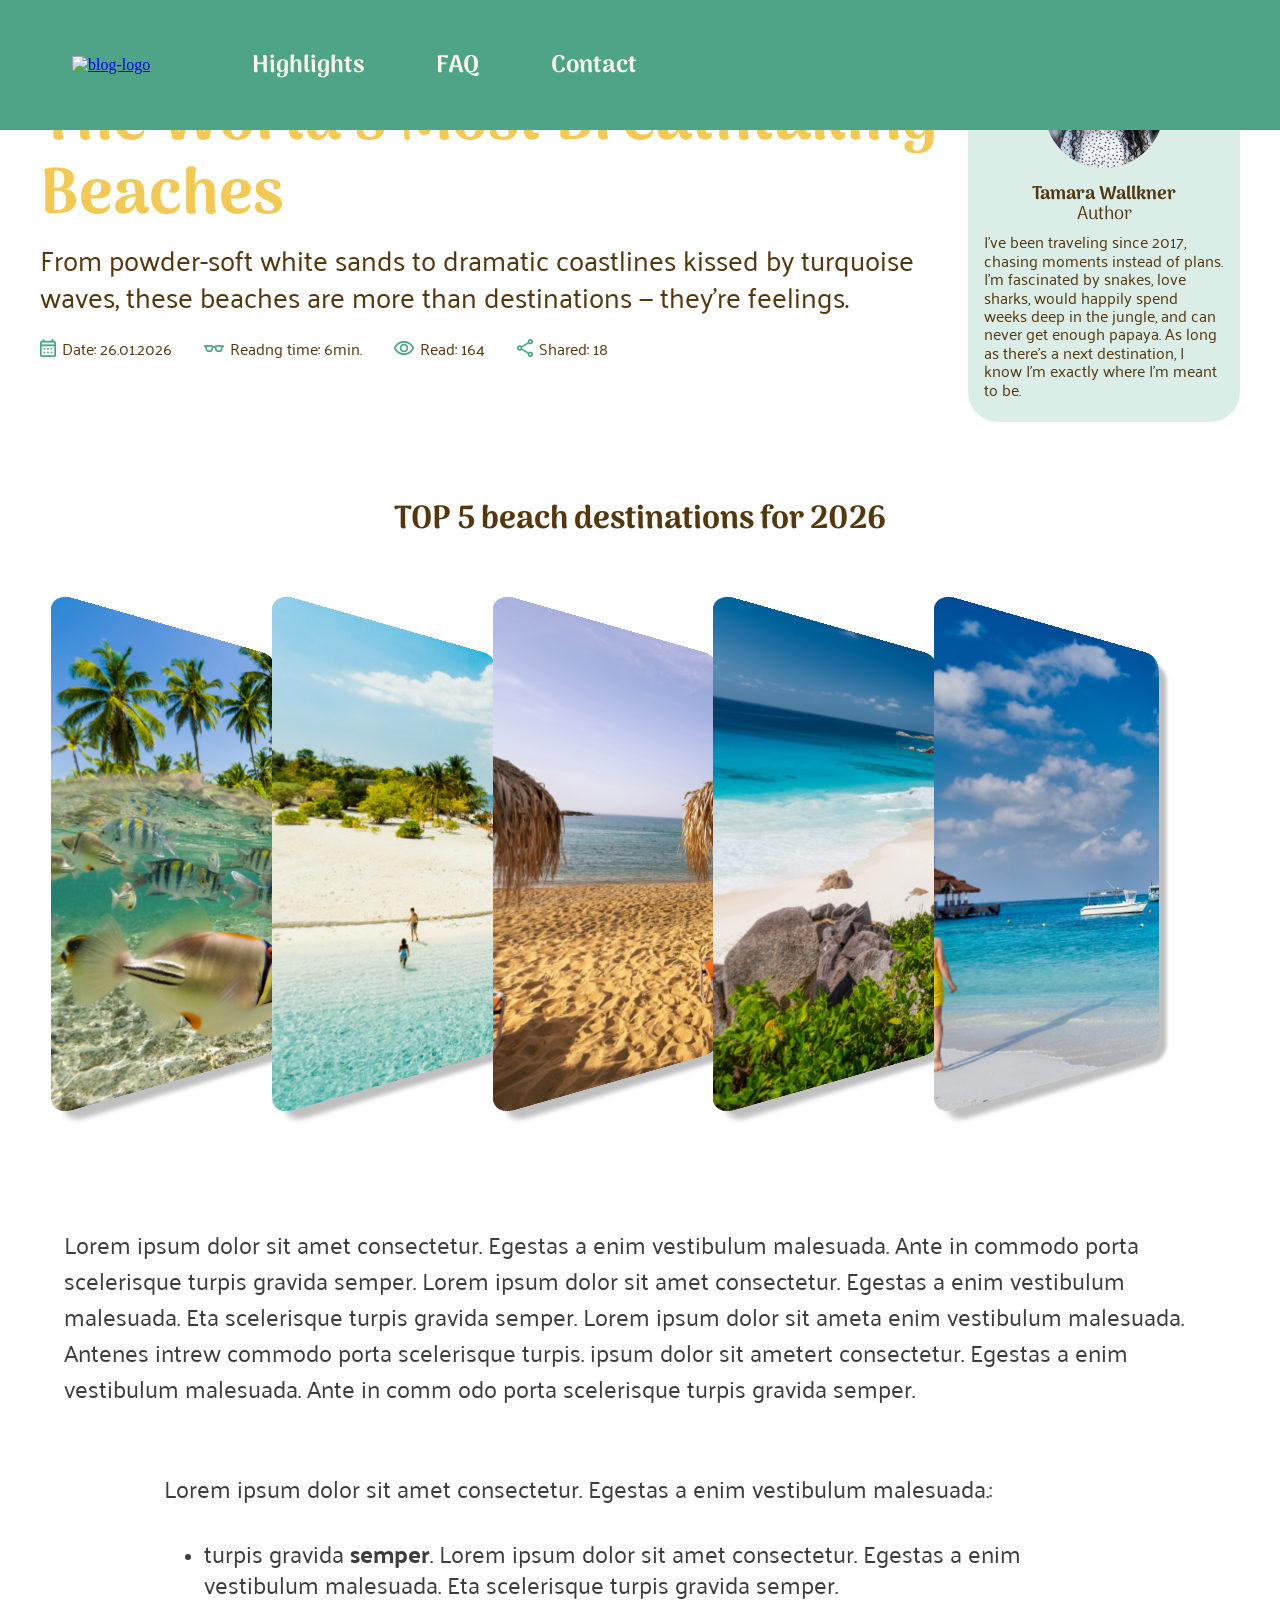
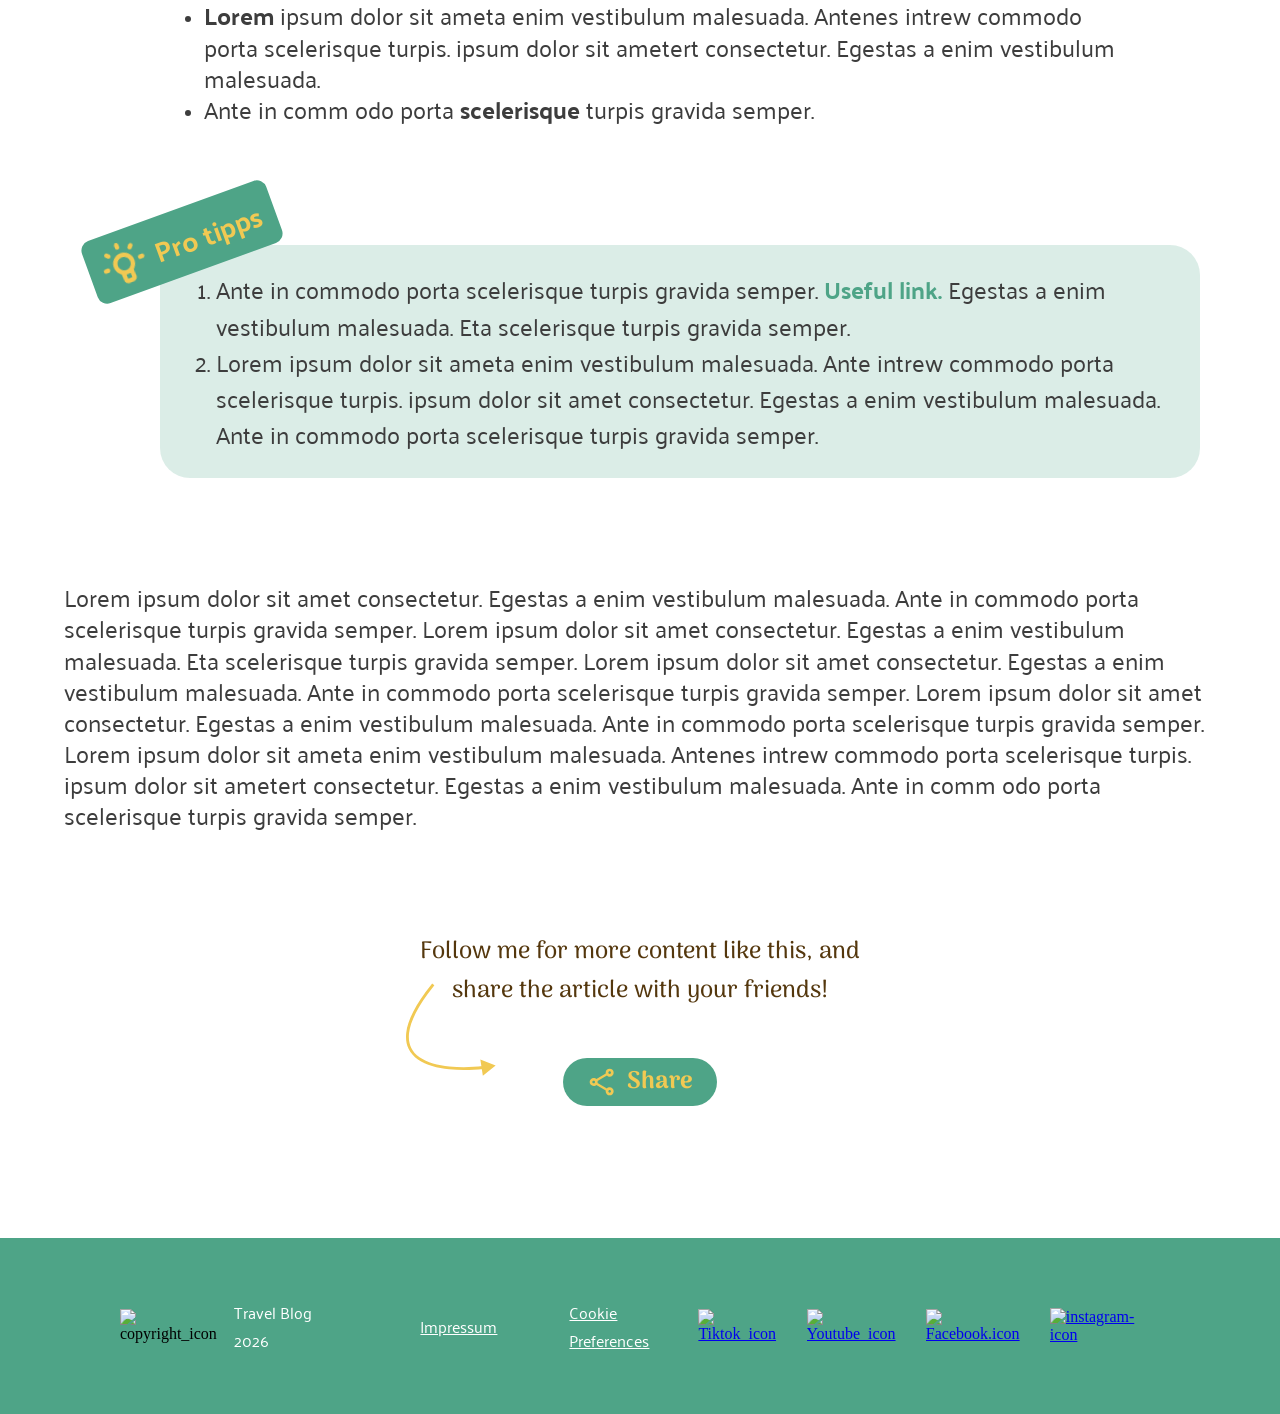
==== commit 34e6268d: "codestyling" ====
--- a/article01.html
+++ b/article01.html
@@ -12,6 +12,7 @@
   <link rel="stylesheet" href="style.css" />
   <link rel="stylesheet" href="./styles/article00.css" />
   <link rel="stylesheet" href="./styles/article03.css" />
+  <link rel="stylesheet" href="style-media.css">
 </head>
 
 <body>
@@ -103,8 +104,6 @@
             </div>
           </div>
         </div>
-
-
       </section>
 
       <section class="a3content-middle">
--- a/style.css
+++ b/style.css
@@ -1,22 +1,11 @@
-body {
-  display: flex;
-  flex-direction: column;
-  align-items: center;
-}
-
-html {
-  scroll-behavior: smooth;
-}
-
-* {
-  margin: 0;
-  box-sizing: border-box;
-}
-
 header {
+  z-index: 99;
+  position: fixed;
+  top: 0;
+  left: 0;
+  height: 130px;
+  width: 100vw;
   background-color: #4ea487;
-  height: 130px;
-  width: 100%;
   display: flex;
   align-items: center;
   justify-content: center;
@@ -143,68 +132,140 @@
 }
 
 .landing-section {
-  width: 100%;
-}
-
-.content-section {
-  background-image: url(assets/img/header\ photo.png);
-  background-position: center;
-  background-repeat: no-repeat;
-  background-size: cover;
-  height: 520px;
-  width: 1440px;
+  margin-top: 130px;
   position: relative;
-}
-
-.vector-container {
-  display: flex;
-  flex-direction: column;
-}
-
-.vector-icon {
-  width: 640px;
-  height: 540px;
+  width: min(100%, 1440px);
+  height: 515px;
+  margin-inline: auto;
+  margin-bottom: 88px;
+  overflow-x: clip;
+  overflow-y: visible;
+}
+
+.landing-clipper {
+  width: 100%;
+  height: 100%;
+  overflow-y: hidden;
+}
+
+.landing-image {
+  width: 100%;
+  height: 100%;
+  display: block;
+  object-fit: cover;
+}
+
+.landing-layer {
   position: absolute;
-  left: 120px;
-}
-
-.vector-text-container {
-  position: absolute;
-  left: 230px;
-  top: 80px;
-}
-
-.vector-text-container h2 {
-  color: #54370d;
-}
-
-.landing-span {
-  font-family: "Palanquin";
-  font-size: 28px;
-  font-weight: 500;
-  font-style: normal;
-  color: #54370d;
-  max-width: 21ch;
-}
-
-.circle-icon {
-  position: absolute;
-  top: 280px;
-  left: 550px;
-}
+  inset: 0;
+  transform: translateX(0px);
+  width: 100%;
+}
+
+.landing-layer01 {
+  z-index: 1;
+  display: none;
+  padding: 0;
+}
+
+.landing-layer02 {
+  z-index: 2;
+  display: block;
+}
+
+.landing-layer03 {
+  z-index: 3;
+  display: flex;
+  justify-content: flex-start;
+  padding-top: clamp(32px, -330px + 33vw, 140px);
+  padding-left: clamp(24px, -312px + 30vw, 120px);
+}
+
+.landing-layer04 {
+  z-index: 4;
+  display: flex;
+  justify-content: flex-start;
+  padding-top: clamp(90px, -15.6px + 21.1vw, 280px);
+  padding-left: clamp(40px, -188px + 45vw, 450px);
+}
+
+.landing-section-bg {
+  width: 100%;
+  height: 100%;
+  background-color: rgba(241, 201, 83, 1);
+}
+
+.landing-section-vector {
+  display: flex;
+  align-items: flex-start;
+  width: 650px;
+  height: 100%;
+}
+
+.landing-section-vector>img {
+  display: block;
+  width: 100%;
+  height: auto;
+}
+
+.landing-section-text {
+  width: min(100%, 345px);
+  display: flex;
+  flex-direction: column;
+  align-items: flex-start;
+  gap: 32px;
+}
+
+.landing-section-text h2 {
+  font-family: Arima, sans-serif;
+  font-size: clamp(2rem, 1.25rem + 4vw, 3.75rem);
+  line-height: 1.2;
+  color: rgba(84, 55, 13, 1);
+  font-weight: 700;
+}
+
+.landing-section-text p {
+  font-family: Palanquin, sans-serif;
+  font-size: clamp(1.125rem, 0.95rem + 1vw, 1.75rem);
+  line-height: 1.2;
+  color: rgba(84, 55, 13, 1);
+}
+
+.landing-section-rotor {
+  width: clamp(80px, -11.4px + 14.3vw, 160px);
+  height: clamp(80px, -11.4px + 14.3vw, 160px);
+  display: flex;
+  justify-content: center;
+  align-items: center;
+}
+
+.landing-section-rotor img {
+  width: 100%;
+  height: 100%;
+}
+
+
+
+
+
+
+
+
+
+
 
 main {
-  width: 100%;
-  max-width: 1200px;
+  width: min(100%, 1200px);
+  margin-inline: auto;
   display: flex;
   flex-direction: column;
   align-items: center;
   gap: 120px;
   margin-bottom: 120px;
+
 }
 
 .highlight-section {
-  padding-top: 120px;
   display: flex;
   flex-direction: column;
   align-items: center;
@@ -639,99 +700,4 @@
 .foot-navigation img:hover {
   width: 120%;
   height: 120%;
-}
-
-@media screen and (max-width: 1024px) {
-  .nav-links>a {
-    display: none;
-  }
-
-  header {
-    justify-content: center;
-  }
-
-  .content-section {
-    max-width: 1400px;
-    width: 100%;
-  }
-
-  .vector-icon {
-    left: 0px;
-    height: 300px;
-    width: 230px;
-  }
-
-  .circle-icon {
-    top: 121px;
-    left: 70px;
-  }
-
-  .vector-text-container {
-    display: none;
-  }
-
-  .highlight-text>p {
-    display: none;
-  }
-
-  .slider-a-element-description {
-    top: 24px;
-    left: 12px;
-    padding: 4px 32px 4px 8px;
-    gap: 4px;
-    max-width: clamp (380px, -2.75px + 84vw, 800px);
-  }
-}
-
-@media screen and (min-width: 768px) and (max-width: 1024px) {
-  .foot {
-    width: 100%;
-    padding: 60px 24px;
-  }
-
-  .foot-content-left {
-    gap: 24px;
-  }
-
-  .foot-content-left-links {
-    gap: 24px;
-  }
-}
-
-@media screen and (max-width: 768px) {
-  .contact-section-description {
-    display: none;
-  }
-
-  .cfi-row {
-    flex-direction: column;
-  }
-
-  .foot {
-    width: 100%;
-    padding: 30px 8px 130px 8px;
-  }
-
-  .foot-content-left {
-    flex-direction: column-reverse;
-    align-items: flex-start;
-    gap: 8px;
-  }
-
-  .foot-content-left-links {
-    display: flex;
-    flex-direction: column;
-    align-items: flex-start;
-    gap: 8px;
-  }
-
-  .foot-navigation {
-    display: flex;
-    position: fixed;
-    bottom: 0;
-    justify-content: space-between;
-    align-items: center;
-    gap: 48px;
-    padding: 24px;
-  }
 }
--- a/styles/article00.css
+++ b/styles/article00.css
@@ -7,7 +7,7 @@
 }
 
 .headarticle {
-  width: 100%;
+  width: min(100%, 1200px);
   display: flex;
   justify-content: space-between;
   padding-top: 32px;
@@ -119,6 +119,7 @@
 }
 
 .protipps {
+  width: min(100%, 1200px);
   position: relative;
   padding: 16px;
   padding-left: 96px;
--- a/style-media.css
+++ b/style-media.css
@@ -0,0 +1,107 @@
+@media (min-width:1200px) {
+  .landing-section-vector {
+    width: 650px;
+    height: 100%;
+    transform: translateX(clamp(-100px, calc(50vw - 720px), 0px))
+  }
+}
+
+@media (max-width:1200px) {
+  .landing-section-vector {
+    transform: translateX(-100px);
+    width: 55%;
+  }
+
+}
+
+@media (max-width:480px) {
+  .landing-section-vector {
+    transform: translateX(-100px);
+    width: 240px;
+  }
+
+  .landing-layer04 {
+    padding-top: 90px;
+    padding-left: 40px;
+  }
+}
+
+@media screen and (max-width: 1024px) {
+
+  .landing-layer03 {
+    display: none;
+  }
+
+  .highlight-text>p {
+    display: none;
+  }
+
+  .slider-a-element-description {
+    top: 24px;
+    left: 12px;
+    padding: 4px 32px 4px 8px;
+    gap: 4px;
+    max-width: clamp (380px, -2.75px + 84vw, 800px);
+  }
+}
+
+@media screen and (min-width: 768px) and (max-width: 1024px) {
+  .foot {
+    width: 100%;
+    padding: 60px 24px;
+  }
+
+  .foot-content-left {
+    gap: 24px;
+  }
+
+  .foot-content-left-links {
+    gap: 24px;
+  }
+}
+
+@media screen and (max-width: 768px) {
+  .nav-links>a {
+    display: none;
+  }
+
+  .header-navigation {
+    justify-content: center;
+  }
+
+  .contact-section-description {
+    display: none;
+  }
+
+  .cfi-row {
+    flex-direction: column;
+  }
+
+  .foot {
+    width: 100%;
+    padding: 30px 8px 130px 8px;
+  }
+
+  .foot-content-left {
+    flex-direction: column-reverse;
+    align-items: flex-start;
+    gap: 8px;
+  }
+
+  .foot-content-left-links {
+    display: flex;
+    flex-direction: column;
+    align-items: flex-start;
+    gap: 8px;
+  }
+
+  .foot-navigation {
+    display: flex;
+    position: fixed;
+    bottom: 0;
+    justify-content: space-between;
+    align-items: center;
+    gap: 48px;
+    padding: 24px;
+  }
+}
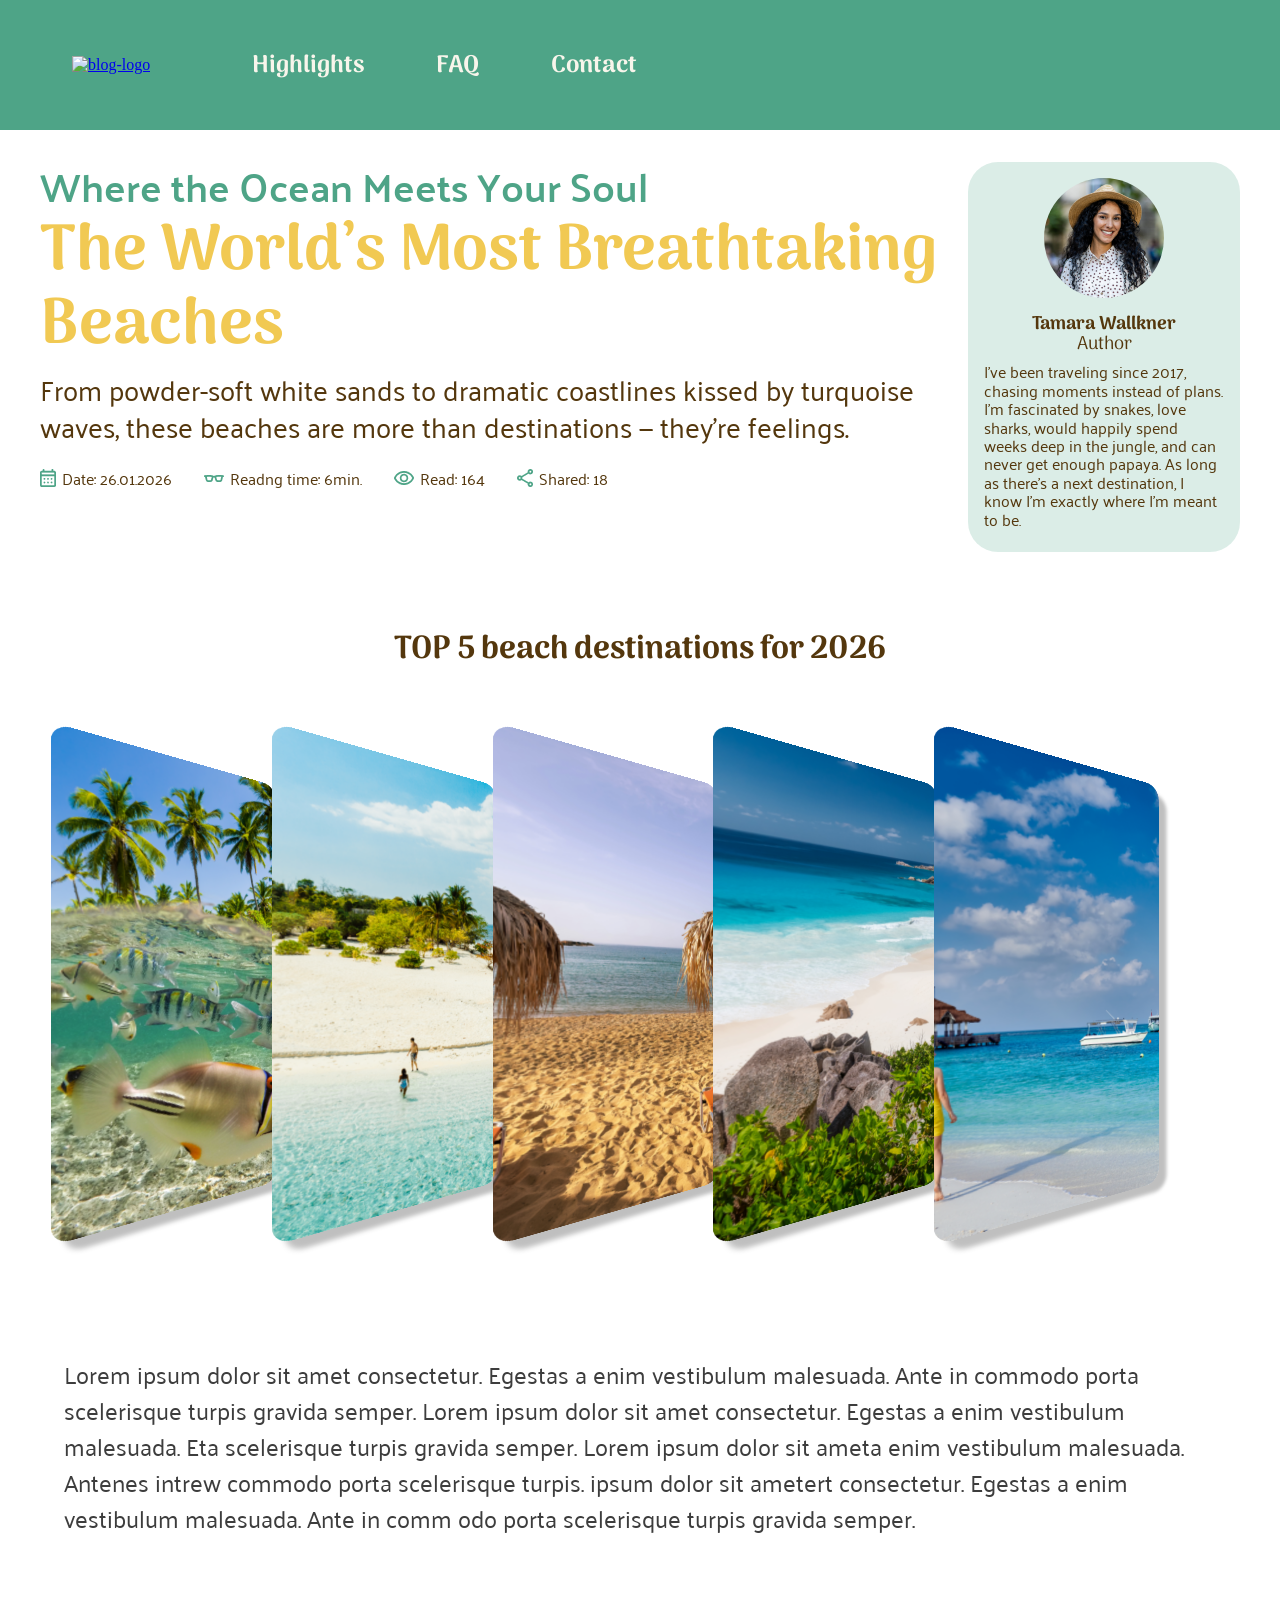
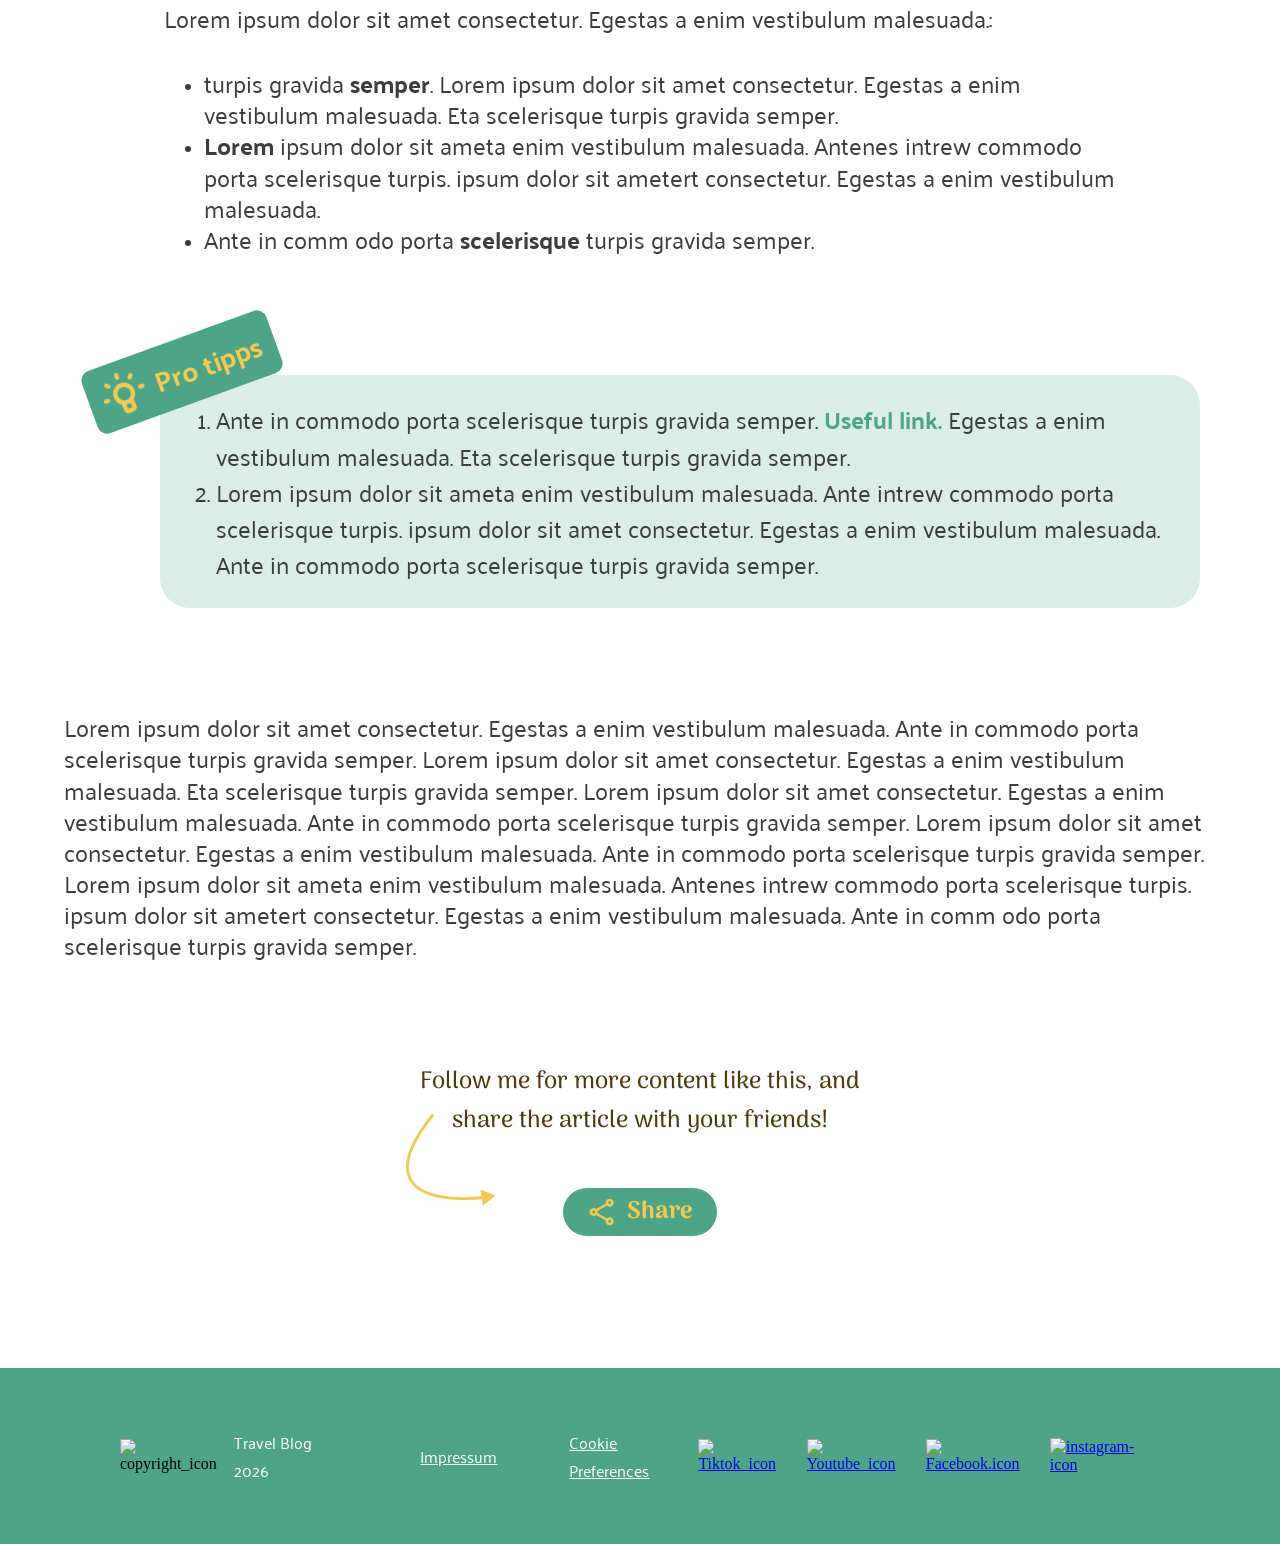
==== commit c3ada56b: "add favicon" ====
--- a/article01.html
+++ b/article01.html
@@ -5,7 +5,7 @@
   <meta charset="UTF-8" />
   <meta name="viewport" content="width=device-width, initial-scale=1.0" />
   <title>Travel-Blog Article 02</title>
-
+  <link rel="icon" type="image/x-icon" href="./assets/icons/favicon.png">
   <link rel="stylesheet" href="./styles/standard.css" />
   <link rel="stylesheet" href="./styles/font.css" />
   <link rel="stylesheet" href="./styles/variables.css" />
--- a/styles/article00.css
+++ b/styles/article00.css
@@ -1,4 +1,5 @@
 .article-main {
+  margin-top: 130px;
   width: 100%;
   display: flex;
   flex-direction: column;
@@ -187,7 +188,7 @@
   padding: 8px 24px;
 }
 
-.followme-content > p {
+.followme-content>p {
   font-family: arima;
   font-size: clamp(1rem, 0.25rem + 2vw, 1.5rem);
   font-weight: 500;
@@ -207,14 +208,14 @@
   padding: 4px 24px;
 }
 
-.followme-button > p {
+.followme-button>p {
   font-family: arima;
   font-size: 1.5rem;
   font-weight: 700;
   color: rgba(241, 201, 83, 1);
 }
 
-.followme > img {
+.followme>img {
   position: absolute;
   top: clamp(20px, 0px + 10vw, 60px);
   left: 20px;
@@ -297,8 +298,9 @@
   .headarticle-right {
     width: 300px;
   }
+
   .followme-content {
     gap: 24px;
     padding: 8px 4px;
   }
-}
+}
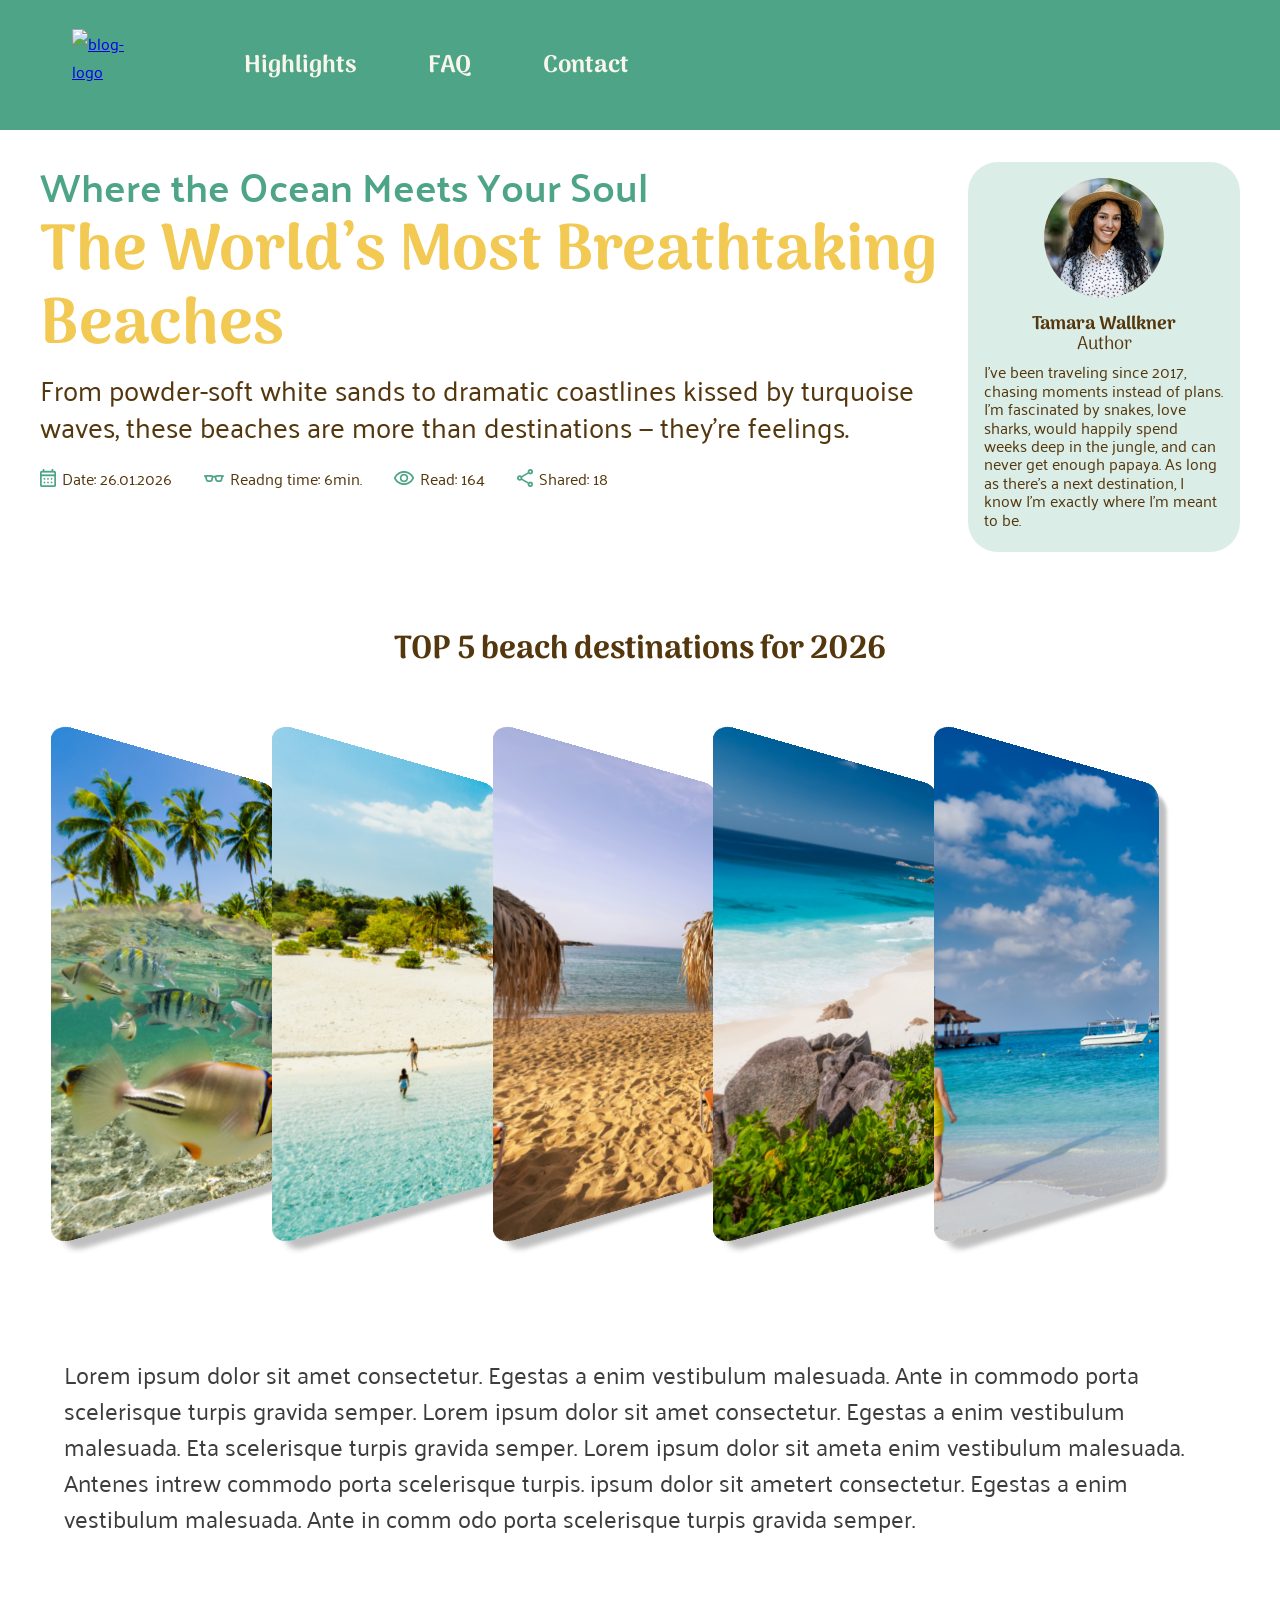
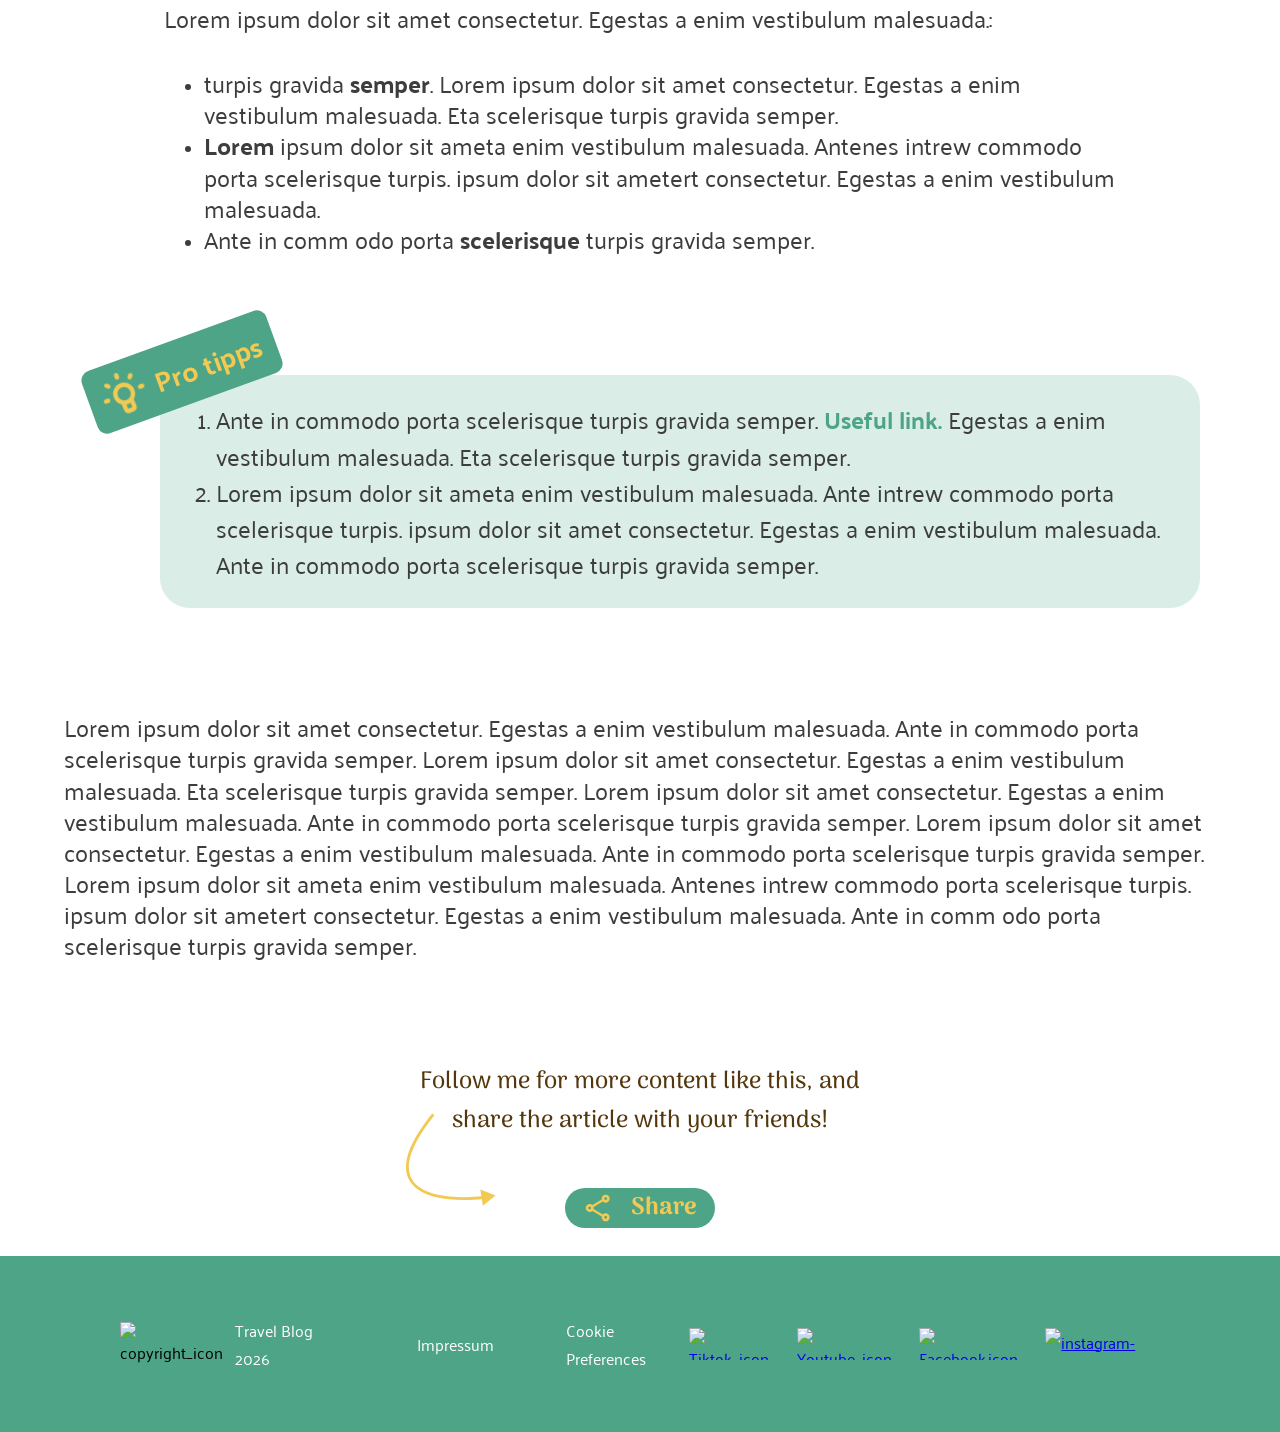
==== commit b9fff314: "styling followme button" ====
--- a/article01.html
+++ b/article01.html
@@ -184,7 +184,9 @@
           Follow me for more content like this, and share the article with
           your friends!
         </p>
-        <div class="followme-button">
+
+
+        <!-- <div class="followme-button">
           <img src="./assets/icons/share.svg" alt="icon_share" />
           <p>Share</p>
         </div>
@@ -197,7 +199,27 @@
             <a href="">Link</a>
             <a href="">WhatsApp</a>
           </nav>
-        </div>
+        </div> -->
+
+  <details class="followme-button-box">
+    <summary class="followme-button">
+      
+        <img src="./assets/icons/share.svg" alt="icon_share" />
+        <p>Share</p>
+      
+    </summary>
+    <div class="followme-button-links">
+      <img src="./assets/icons/greenshare.svg" alt="icon_share" />
+      <nav class="followme-button-linkbox">
+        <a href="https://developer.mozilla.org/en-US/docs/Web/HTML/Reference/Elements/label" >Link</a>
+        <a href="">WhatsAdpp</a>
+      </nav>
+
+    </div>
+  </details>
+
+
+
       </div>
       <img src="./assets/icons/arrow-spline.svg" alt="img_arrow" />
     </div>
--- a/styles/standard.css
+++ b/styles/standard.css
@@ -1,7 +1,7 @@
 * {
   margin: 0;
   box-sizing: border-box;
-  font-family: "Iceland";
+  font-family: Palanquin;
   scroll-behavior: smooth;
 }
 
@@ -45,14 +45,25 @@
   margin-bottom: 24px;
 }
 
-.standard-headline > img {
+.standard-headline>img {
   width: clamp(40px, 28px + 2.5vw, 48px);
   height: auto;
 }
 
-.standard-headline > h2 {
+.standard-headline>h2 {
   font-family: arima;
   font-size: clamp(2.5rem, 1.25rem + 4vw, 3.25rem);
   color: rgba(78, 164, 135, 1);
   font-weight: 700;
 }
+
+
+@media screen and (max-width: 768px) {
+  .standard-headline {
+    gap: 0.5rem;
+  }
+
+  .standard-headline>h2 {
+    letter-spacing: -0.04em;
+  }
+}
--- a/style.css
+++ b/style.css
@@ -11,20 +11,30 @@
   justify-content: center;
 }
 
+.header-navigation {
+  width: 100%;
+  max-width: 1200px;
+  padding: 0px 32px;
+  display: flex;
+  align-items: center;
+  justify-content: flex-start;
+  gap: 100px;
+  margin-inline: auto;
+}
+
 .logo {
+  display: block;
   width: 72px;
   height: 72px;
-}
-
-.header-navigation {
-  width: 100%;
-  max-width: 1200px;
-  padding: 0px 32px;
-  display: flex;
-  align-items: center;
-  justify-content: flex-start;
-  gap: 102px;
-}
+  transform: scale(1);
+  transform-origin: 0% 0%;
+  transition: scale 250ms ease-in-out;
+}
+
+.logo:hover{
+  transform: scale(1.05);
+}
+
 
 .nav-links {
   display: flex;
@@ -244,16 +254,6 @@
   height: 100%;
 }
 
-
-
-
-
-
-
-
-
-
-
 main {
   width: min(100%, 1200px);
   margin-inline: auto;
@@ -261,8 +261,7 @@
   flex-direction: column;
   align-items: center;
   gap: 120px;
-  margin-bottom: 120px;
-
+  margin-bottom: 16px;
 }
 
 .highlight-section {
@@ -308,13 +307,6 @@
   z-index: 4;
   cursor: pointer;
 }
-
-/* .slider-a-wrapper {
-  z-index: 1;
-  width: 100%;
-  height: 100%;
-  position: relative;
-} */
 
 .slider-a-element {
   position: absolute;
@@ -436,6 +428,7 @@
 }
 
 .faq-item {
+  cursor: pointer;
   width: 100%;
   display: flex;
   flex-direction: column;
@@ -443,7 +436,28 @@
   gap: 8px;
   border-radius: 12px;
   background-color: rgba(241, 201, 83, 1);
-}
+  interpolate-size: allow-keywords;
+}
+
+
+.faq-item::details-content {
+  block-size: 0;
+  opacity: 0;
+  overflow: clip;
+  transition:
+    block-size 0.25s ease-in-out,
+    opacity 0.5s ease,
+    content-visibility 0.35s allow-discrete;
+}
+
+.faq-item[open]::details-content {
+  block-size: auto;
+  opacity: 1;
+}
+
+
+
+
 
 .faq-item-sum {
   font-family: var(--maintextfamily);
@@ -464,7 +478,8 @@
   border-radius: 5px;
 }
 
-.faq-sum img {
+.faq-item-sum img {
+  display: block;
   width: 24px;
   height: auto;
 }
@@ -517,7 +532,7 @@
 }
 
 .contact-section-description>p {
-  font-family: palanquin;
+  font-family: Palanquin;
   font-size: 1.5rem;
   color: rgba(84, 55, 13, 1);
   font-weight: 500;
@@ -531,7 +546,7 @@
   gap: 16px;
 }
 
-.contact-form-input label {
+.cfi-container-lbltxt {
   font-family: var(--maintextfamily);
   font-size: 1.5rem;
   color: rgba(84, 55, 13, 1);
@@ -543,9 +558,10 @@
   border-bottom: 1px solid rgba(84, 55, 13, 1);
   width: 100%;
   margin: 17px 0px;
-  font-family: var(--inputtextfamily);
+  font-family: Palanquin;
   font-size: 1.5rem;
-  font-weight: bold;
+  font-weight: 500;
+  color: rgba(78, 164, 135, 1);
 }
 
 .cfi-container {
@@ -559,20 +575,30 @@
   gap: 48px;
 }
 
+.cfi-send {
+  display: grid;
+  grid-template-columns: 1fr;
+  row-gap: 32px;
+}
+
 .cfi-check {
-  display: flex;
-  align-items: center;
-  gap: 1rem;
-  padding-bottom: 1.5rem;
+  display: grid;
+  grid-template-columns: 32px 1fr;
+  column-gap: 16px;
+  align-items: start;
+  justify-content: center;
 }
 
 .cfi-check input[type="checkbox"] {
   appearance: none;
-  width: 18px;
-  height: 18px;
+  cursor: pointer;
+  width: 20px;
+  height: 20px;
   border: 2px solid rgba(84, 55, 13, 1);
   border-radius: 2px;
   background: #fff;
+  justify-self: center;
+  align-self: center;
 }
 
 .cfi-check input[type="checkbox"]:hover {
@@ -583,27 +609,63 @@
   background: rgba(78, 164, 135, 1);
 }
 
-.cfi-check input[type="checkbox"]:checked::before {
-  content: url("./assets/icons/check.svg");
-  width: 15px;
-  height: 12px;
-}
-
-.cfi-check p {
-  font-family: var(--maintextfamily);
+.cfi-check input[type="checkbox"]:checked::after {
+  content: "";
+  display: block;
+  width: 100%;
+  height: 100%;
+  background-image: url("./assets/icons/check.svg");
+  background-position: center;
+  background-repeat: no-repeat;
+  background-size: contain;
+}
+
+.cfi-check-lblcontainer {
+  position: relative;
+}
+
+.cfi-check-lblcontainer label {
+  position: absolute;
+  inset: 0;
+  height: 1px;
+  width: 1px;
+  padding: 0;
+  margin: -1px;
+  border: none;
+  white-space: nowrap;
+  overflow: hidden;
+}
+
+.cfi-check-lblcontainer p {
+  font-family: Palanquin;
   font-size: 1rem;
   font-weight: 400;
+  line-height: 1.1;
   color: rgba(84, 55, 13, 1);
 }
 
-.cfi-send {
-  display: flex;
-  flex-direction: column;
-  align-items: center;
-  gap: 32px;
-}
-
-.cfi-send button {
+.cfi-check-lblcontainer a {
+  font-family: inherit;
+  font-size: inherit;
+  font-weight: inherit;
+  line-height: inherit;
+  color: rgba(78, 164, 135, 1);
+  text-decoration: none;
+}
+
+.cfi-check-ignored {
+  display: none;
+  font-family: Palanquin;
+  font-size: 1rem;
+  font-weight: 500;
+  color: rgba(185, 16, 47, 1);
+  transform: translate(4px, -140px);
+}
+
+
+.cfi-send-button {
+  justify-self: center;
+
   width: 139px;
   height: 48px;
   border-radius: 40px;
@@ -616,6 +678,14 @@
   color: rgba(115, 115, 115, 1);
 }
 
+.cfi-send:has(#cfi-check:checked) .cfi-send-button {
+  background: rgba(78, 164, 135, 1);
+  border: none;
+  color: rgba(241, 201, 83, 1);
+  cursor: pointer;
+}
+
+
 .foot {
   width: 100%;
   background-color: rgba(78, 164, 135, 1);
@@ -626,8 +696,7 @@
 }
 
 .foot-content {
-  width: 100%;
-  max-width: 1200px;
+  width: min(100%, 1200px);
   display: flex;
   justify-content: space-between;
   align-items: center;
@@ -659,12 +728,16 @@
 
 .foot-content-left a {
   font-family: palanquin;
+  text-decoration: none;
   font-size: 1rem;
   color: white;
+  font-weight:400;
+  transition: opacity 150ms ease-in, color 150ms ease-in;
 }
 
 .foot-content-left a:hover {
-  font-weight: bold;
+  color: #54370d;
+  font-weight: 500;
 }
 
 .foot-content-right {
@@ -675,29 +748,35 @@
 }
 
 .foot-content-right img {
+  display: block;
   height: 32px;
-  width: 100%;
-  transition: all 250ms ease-in-out;
+  width: auto;
+  transform: scale(1);
+  transform-origin: 0% 100%;
+  transition: transform 250ms ease-in-out;
 }
 
 .foot-content-right img:hover {
-  width: 120%;
-  height: 120%;
+transform: scale(1.1);
 }
 
 .foot-navigation {
+  position: fixed;
+  bottom: 0;
   width: 100%;
   background-color: rgba(241, 201, 83, 1);
   display: none;
 }
 
 .foot-navigation img {
+  display: block;
   height: 48px;
-  width: 100%;
-  transition: all 250ms ease-in-out;
+  width: auto;
+  transform: scale(1);
+  transform-origin: center;
+  transition: transform 250ms ease-in-out;
 }
 
 .foot-navigation img:hover {
-  width: 120%;
-  height: 120%;
+transform: scale(1.2);
 }
--- a/styles/article00.css
+++ b/styles/article00.css
@@ -196,25 +196,6 @@
   text-align: center;
 }
 
-.followme-button {
-  max-width: 160px;
-  height: 48px;
-  display: flex;
-  justify-content: center;
-  align-items: center;
-  background-color: rgba(78, 164, 135, 1);
-  border-radius: 40px;
-  gap: 8px;
-  padding: 4px 24px;
-}
-
-.followme-button>p {
-  font-family: arima;
-  font-size: 1.5rem;
-  font-weight: 700;
-  color: rgba(241, 201, 83, 1);
-}
-
 .followme>img {
   position: absolute;
   top: clamp(20px, 0px + 10vw, 60px);
@@ -223,6 +204,129 @@
   height: 100px;
 }
 
+.followme-button-box {
+  display: inline-grid;
+  grid-template-columns: auto 0fr;
+  align-items: center;
+  transition: grid-template-columns 2500ms ease;
+}
+
+.followme-button {
+  list-style: none;
+  user-select: none;
+  cursor: pointer;
+  max-width: 150px;
+  height: 40px;
+  display: flex;
+  justify-content: center;
+  align-items: center;
+  background-color: rgba(78, 164, 135, 1);
+  border-radius: 40px;
+  gap: 16px;
+  padding: 4px 24px;
+}
+
+.followme-button>img {
+  display: block;
+  width: 32px;
+  height: auto;
+}
+
+.followme-button>p {
+  font-family: arima;
+  font-size: 1.5rem;
+  font-weight: 700;
+  color: rgba(241, 201, 83, 1);
+  transform: translate(0px);
+  transition: transform 250ms ease-in-out;
+}
+
+.followme-button-links {
+  display: flex;
+  justify-content: center;
+  align-items: center;
+  gap: 16px;
+  padding: 4px 24px;
+}
+
+.followme-button-links>img {
+  display: block;
+  width: 32px;
+  height: auto;
+}
+
+.followme-button-linkbox {
+  display: flex;
+  flex-direction: column;
+  align-items: flex-start;
+  gap: 8px;
+}
+
+.followme-button-linkbox>a {
+  text-decoration: none;
+  font-family: arima;
+  font-size: 1rem;
+  font-weight: 500;
+  color: rgba(78, 164, 135, 1);
+}
+
+.followme-button-box[open] {
+  grid-template-columns: auto 1fr;
+}
+
+.followme-button-box[open] .followme-button>img {
+  opacity: 0;
+  width: 0;
+  margin: 0;
+}
+
+.followme-button-box[open] .followme-button>p {
+  transform: translateX(-2px);
+}
+
+.followme-button-links {
+  overflow: hidden;
+  opacity: 0;
+  transform: translateX(-8px) scale(0.5);
+  transition: opacity 250ms ease, transform 250ms ease, scale 2s ease;
+}
+
+.followme-button-box[open] .followme-button-links {
+  opacity: 1;
+  transform: translateX(0) scale(1);
+}
+
+
+
+
+
+/* .followme-button {
+  max-width: 160px;
+  height: 48px;
+  display: flex;
+  justify-content: center;
+  align-items: center;
+  background-color: rgba(78, 164, 135, 1);
+  border-radius: 40px;
+  gap: 8px;
+  padding: 4px 24px;
+}
+
+.followme-button>p {
+  font-family: arima;
+  font-size: 1.5rem;
+  font-weight: 700;
+  color: rgba(241, 201, 83, 1);
+}
+
+.followme>img {
+  position: absolute;
+  top: clamp(20px, 0px + 10vw, 60px);
+  left: 20px;
+  width: clamp(40px, -40px + 12.5vw, 90px);
+  height: 100px;
+}
+
 .followme-button-pressed {
   display: none;
   justify-content: space-between;
@@ -246,7 +350,9 @@
   font-family: arima;
   font-size: 1rem;
   color: rgba(78, 164, 135, 1);
-}
+} */
+
+
 
 @media screen and (min-width: 768px) and (max-width: 1200px) {
   .headarticle {
--- a/style-media.css
+++ b/style-media.css
@@ -12,18 +12,6 @@
     width: 55%;
   }
 
-}
-
-@media (max-width:480px) {
-  .landing-section-vector {
-    transform: translateX(-100px);
-    width: 240px;
-  }
-
-  .landing-layer04 {
-    padding-top: 90px;
-    padding-left: 40px;
-  }
 }
 
 @media screen and (max-width: 1024px) {
@@ -61,12 +49,13 @@
 }
 
 @media screen and (max-width: 768px) {
-  .nav-links>a {
+  .nav-links {
     display: none;
   }
 
   .header-navigation {
     justify-content: center;
+    padding-inline: 16px;
   }
 
   .contact-section-description {
@@ -104,4 +93,16 @@
     gap: 48px;
     padding: 24px;
   }
-}+}
+
+@media (max-width:480px) {
+  .landing-section-vector {
+    transform: translateX(-100px);
+    width: 240px;
+  }
+
+  .landing-layer04 {
+    padding-top: 90px;
+    padding-left: 40px;
+  }
+}
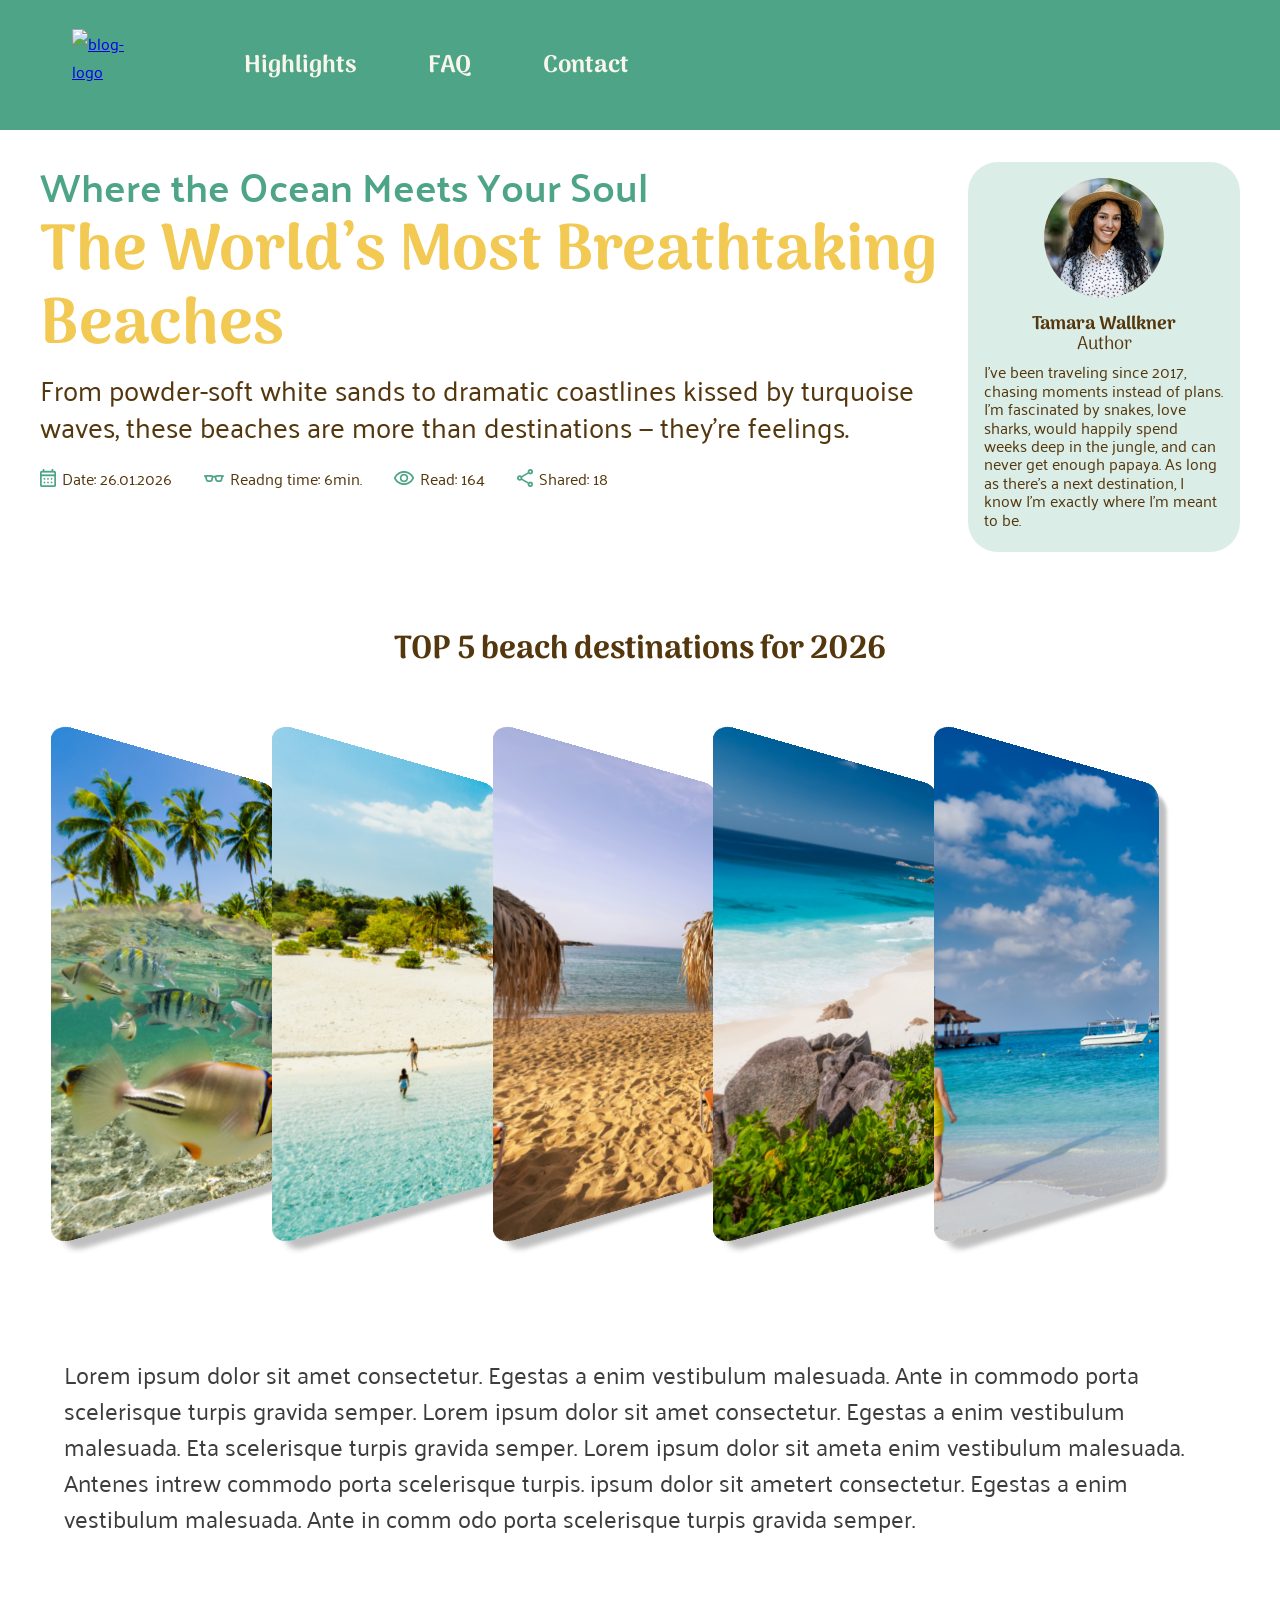
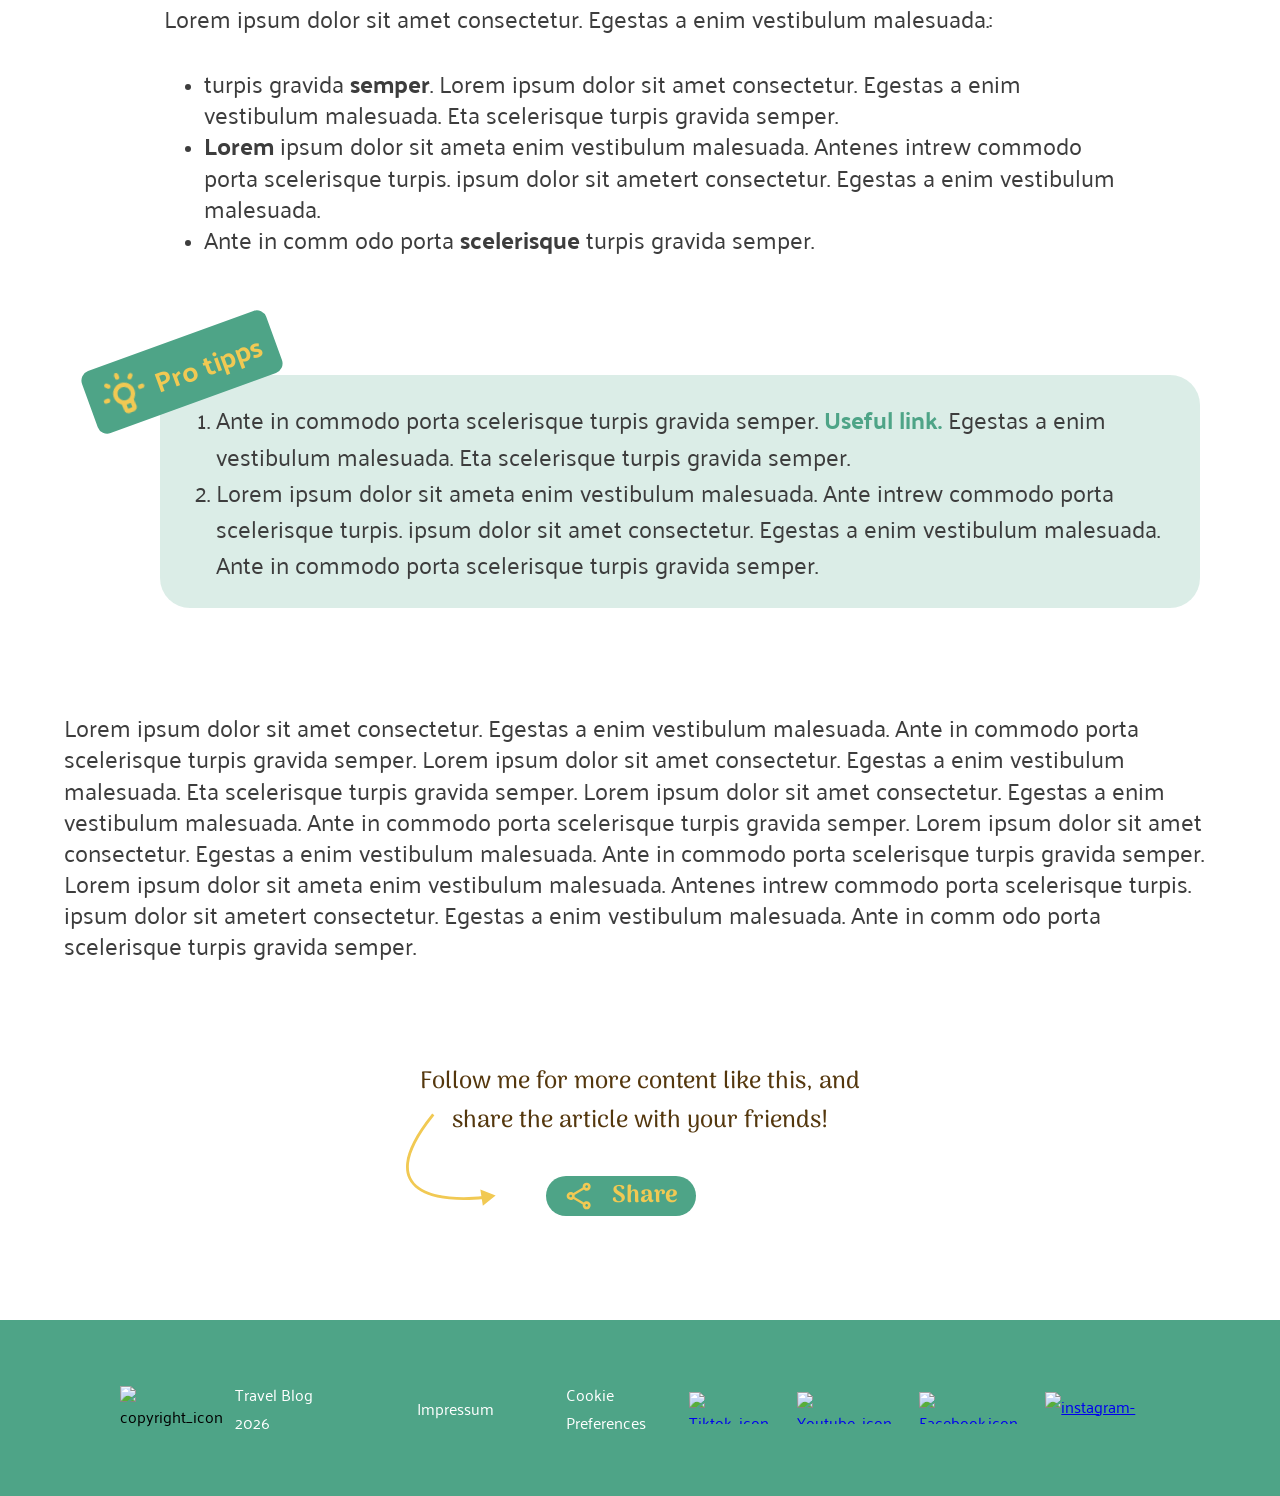
==== commit bca94823: "styling followme button & general bugfix" ====
--- a/article01.html
+++ b/article01.html
@@ -4,7 +4,7 @@
 <head>
   <meta charset="UTF-8" />
   <meta name="viewport" content="width=device-width, initial-scale=1.0" />
-  <title>Travel-Blog Article 02</title>
+  <title>The most breathtaking beaches!</title>
   <link rel="icon" type="image/x-icon" href="./assets/icons/favicon.png">
   <link rel="stylesheet" href="./styles/standard.css" />
   <link rel="stylesheet" href="./styles/font.css" />
@@ -184,42 +184,23 @@
           Follow me for more content like this, and share the article with
           your friends!
         </p>
-
-
-        <!-- <div class="followme-button">
-          <img src="./assets/icons/share.svg" alt="icon_share" />
-          <p>Share</p>
-        </div>
-        <div class="followme-button-pressed">
-          <div class="followme-button">
-            <p>Share</p>
-          </div>
-          <img src="./assets/icons/greenshare.svg" alt="icon_share" />
-          <nav>
-            <a href="">Link</a>
-            <a href="">WhatsApp</a>
-          </nav>
-        </div> -->
-
-  <details class="followme-button-box">
-    <summary class="followme-button">
-      
-        <img src="./assets/icons/share.svg" alt="icon_share" />
-        <p>Share</p>
-      
-    </summary>
-    <div class="followme-button-links">
-      <img src="./assets/icons/greenshare.svg" alt="icon_share" />
-      <nav class="followme-button-linkbox">
-        <a href="https://developer.mozilla.org/en-US/docs/Web/HTML/Reference/Elements/label" >Link</a>
-        <a href="">WhatsAdpp</a>
-      </nav>
-
-    </div>
-  </details>
-
-
-
+        <div class="followme-button-boxwrapper">
+          <details class="followme-button-box">
+            <summary class="followme-button">
+
+              <img src="./assets/icons/share.svg" alt="icon_share" />
+              <p>Share</p>
+
+            </summary>
+            <div class="followme-button-links">
+              <img src="./assets/icons/greenshare.svg" alt="icon_share" />
+              <nav class="followme-button-linkbox">
+                <a href="https://web.telegram.org/a/" target="_blank">Telegram</a>
+                <a href="https://web.whatsapp.com/" target="_blank">WhatsApp</a>
+              </nav>
+            </div>
+        </div>
+        </details>
       </div>
       <img src="./assets/icons/arrow-spline.svg" alt="img_arrow" />
     </div>
--- a/styles/article00.css
+++ b/styles/article00.css
@@ -184,7 +184,7 @@
   display: flex;
   flex-direction: column;
   align-items: center;
-  gap: 48px;
+  gap: 24px;
   padding: 8px 24px;
 }
 
@@ -204,7 +204,23 @@
   height: 100px;
 }
 
+.followme-button-boxwrapper {
+  display: flex;
+  width: 100%;
+  height: 128px;
+  justify-content: left;
+  align-items: top;
+  padding-left: 120px;
+}
+
+
 .followme-button-box {
+  position: relative;
+  width: 100%;
+  height: 64px;
+
+  margin-left: 12px;
+
   display: inline-grid;
   grid-template-columns: auto 0fr;
   align-items: center;
@@ -212,6 +228,11 @@
 }
 
 .followme-button {
+  position: absolute;
+  left: 0;
+  top: 50%;
+  transform: translateY(-50%);
+
   list-style: none;
   user-select: none;
   cursor: pointer;
@@ -242,11 +263,20 @@
 }
 
 .followme-button-links {
+  position: absolute;
+  left: 140px;
+  top: 50%;
+
   display: flex;
   justify-content: center;
   align-items: center;
   gap: 16px;
   padding: 4px 24px;
+
+  overflow: hidden;
+  opacity: 0;
+  transform: translateX(-8px) translateY(-50%) scale(0.5);
+  transition: opacity 250ms ease, transform 250ms ease, scale 2s ease;
 }
 
 .followme-button-links>img {
@@ -265,13 +295,14 @@
 .followme-button-linkbox>a {
   text-decoration: none;
   font-family: arima;
-  font-size: 1rem;
+  font-size: 1.2rem;
   font-weight: 500;
   color: rgba(78, 164, 135, 1);
 }
 
 .followme-button-box[open] {
   grid-template-columns: auto 1fr;
+  width: 320px;
 }
 
 .followme-button-box[open] .followme-button>img {
@@ -284,75 +315,10 @@
   transform: translateX(-2px);
 }
 
-.followme-button-links {
-  overflow: hidden;
-  opacity: 0;
-  transform: translateX(-8px) scale(0.5);
-  transition: opacity 250ms ease, transform 250ms ease, scale 2s ease;
-}
-
 .followme-button-box[open] .followme-button-links {
   opacity: 1;
-  transform: translateX(0) scale(1);
-}
-
-
-
-
-
-/* .followme-button {
-  max-width: 160px;
-  height: 48px;
-  display: flex;
-  justify-content: center;
-  align-items: center;
-  background-color: rgba(78, 164, 135, 1);
-  border-radius: 40px;
-  gap: 8px;
-  padding: 4px 24px;
-}
-
-.followme-button>p {
-  font-family: arima;
-  font-size: 1.5rem;
-  font-weight: 700;
-  color: rgba(241, 201, 83, 1);
-}
-
-.followme>img {
-  position: absolute;
-  top: clamp(20px, 0px + 10vw, 60px);
-  left: 20px;
-  width: clamp(40px, -40px + 12.5vw, 90px);
-  height: 100px;
-}
-
-.followme-button-pressed {
-  display: none;
-  justify-content: space-between;
-  align-items: center;
-  padding: 4px 16px;
-}
-
-.followme-button-pressed img {
-  padding-left: 16px;
-}
-
-.followme-button-pressed nav {
-  display: flex;
-  flex-direction: column;
-  align-items: flex-start;
-  gap: 4px;
-  padding: 4px 8px;
-}
-
-.followme-button-pressed nav a {
-  font-family: arima;
-  font-size: 1rem;
-  color: rgba(78, 164, 135, 1);
-} */
-
-
+  transform: translateX(0) translateY(-50%) scale(1);
+}
 
 @media screen and (min-width: 768px) and (max-width: 1200px) {
   .headarticle {
@@ -405,8 +371,55 @@
     width: 300px;
   }
 
+.protipps{
+  padding: 16px;
+}
+
+.protipps-marker {
+  top: -10px;
+  left: -10px;
+  rotate: -20deg;
+    width: 164px;
+  height: 48px;
+}
+
+.protipps-marker p {
+  font-size: 1.25rem;
+  font-weight: 500;
+}
+
+.protipps-marker img {
+  transform: scale(0.8);
+  rotate: 10deg;
+}
+
   .followme-content {
     gap: 24px;
     padding: 8px 4px;
   }
-}+
+.followme-button-boxwrapper{
+  padding-left: clamp(60px, 24px + 12vw, 120px);
+}
+
+.followme-button-links {
+  left: 0px;
+  top: 120%;
+  transform: translateX(-8px) translateY(-120%) scale(0.5);
+  transition: opacity 250ms ease, transform 250ms ease, scale 2s ease;
+}
+
+.followme-button-linkbox {
+  gap: 0px;
+}
+
+.followme-button-linkbox>a {
+  font-size: 1rem;
+  font-weight: 500;
+}
+
+.followme-button-box[open] .followme-button-links {
+  opacity: 1;
+  transform: translateX(-20px) translateY(-20%) scale(1);
+}
+}
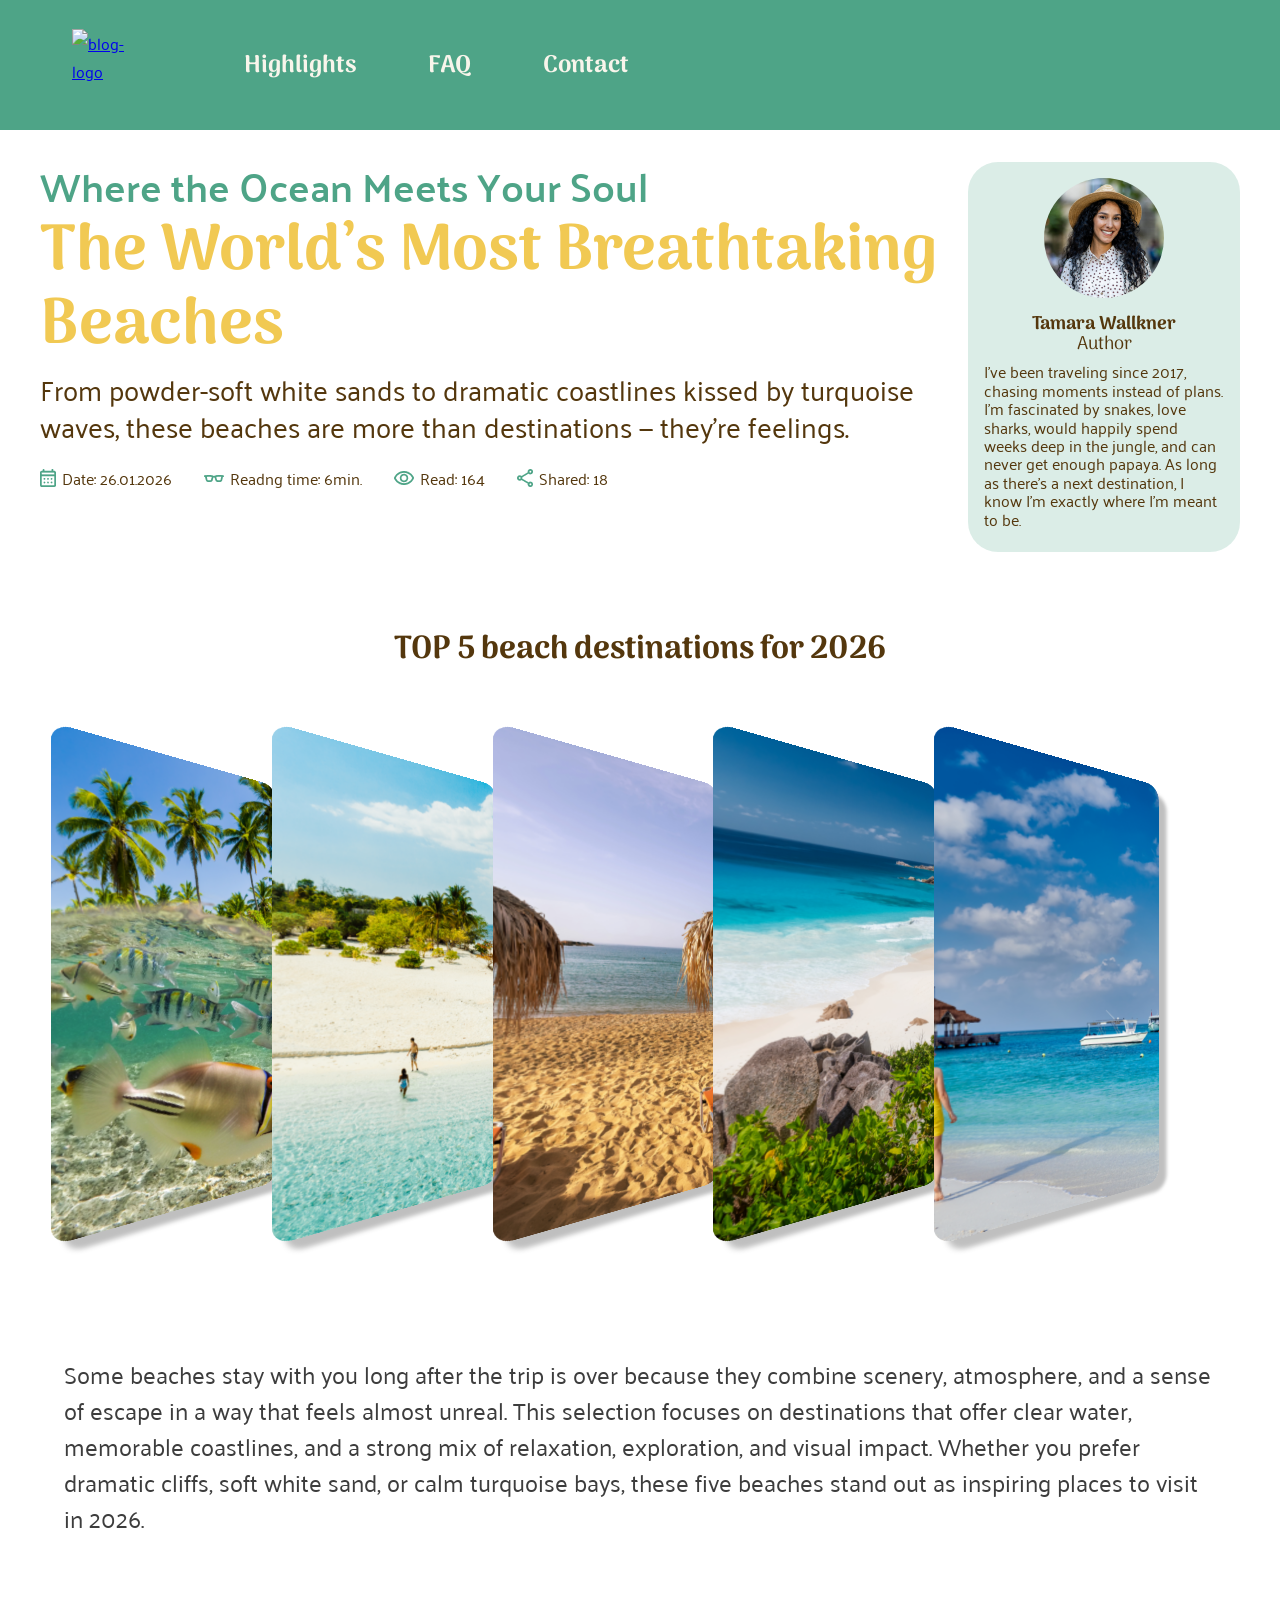
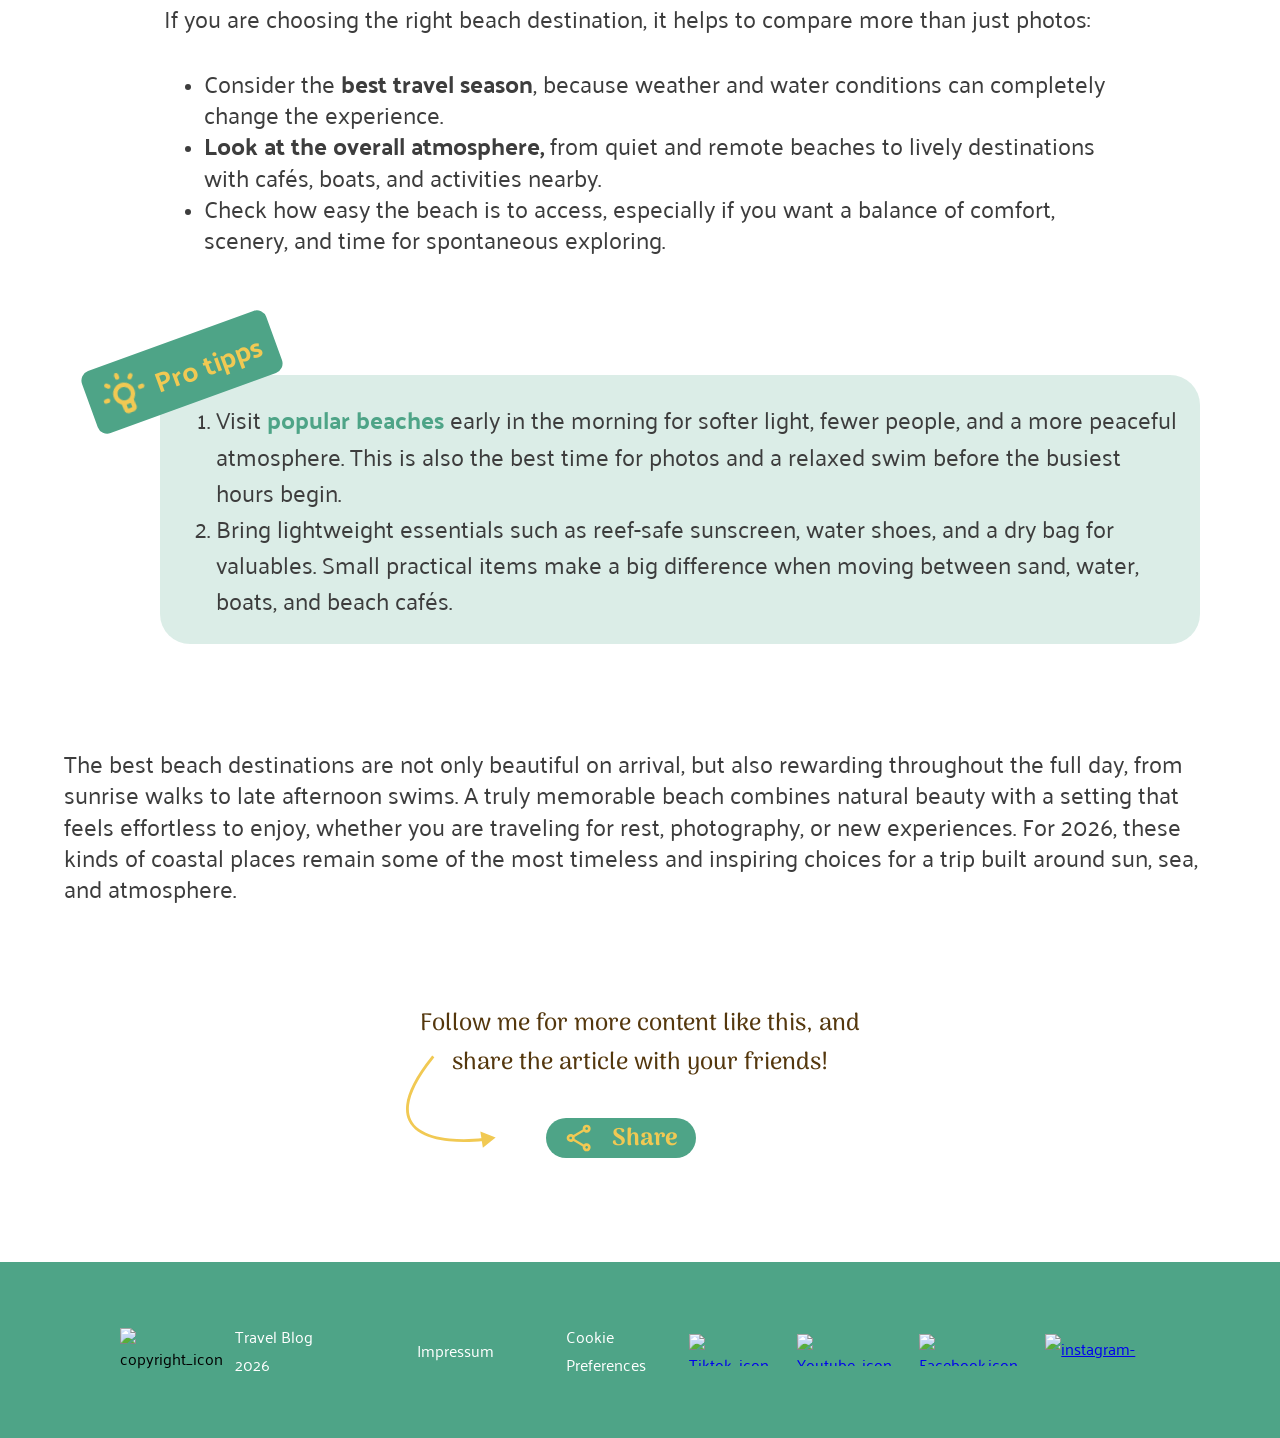
==== commit 5f405b31: "optimize content" ====
--- a/article01.html
+++ b/article01.html
@@ -108,35 +108,28 @@
 
       <section class="a3content-middle">
         <p>
-          Lorem ipsum dolor sit amet consectetur. Egestas a enim vestibulum
-          malesuada. Ante in commodo porta scelerisque turpis gravida semper.
-          Lorem ipsum dolor sit amet consectetur. Egestas a enim vestibulum
-          malesuada. Eta scelerisque turpis gravida semper. Lorem ipsum dolor
-          sit ameta enim vestibulum malesuada. Antenes intrew commodo porta
-          scelerisque turpis. ipsum dolor sit ametert consectetur. Egestas a
-          enim vestibulum malesuada. Ante in comm odo porta scelerisque turpis
-          gravida semper.
+          Some beaches stay with you long after the trip is over because they combine scenery, atmosphere, and a sense
+          of escape in a way that feels almost unreal. This selection focuses on destinations that offer clear water,
+          memorable coastlines, and a strong mix of relaxation, exploration, and visual impact. Whether you prefer
+          dramatic cliffs, soft white sand, or calm turquoise bays, these five beaches stand out as inspiring places to
+          visit in 2026.
         </p>
         <div class="a3content-middle-listblock">
           <p>
-            Lorem ipsum dolor sit amet consectetur. Egestas a enim vestibulum
-            malesuada.:
+            If you are choosing the right beach destination, it helps to compare more than just photos:
           </p>
           <ul class="a3content-middle-list">
             <li>
-              turpis gravida <span>semper</span>. Lorem ipsum dolor sit amet
-              consectetur. Egestas a enim vestibulum malesuada. Eta scelerisque
-              turpis gravida semper.
-            </li>
-            <li>
-              <span>Lorem</span> ipsum dolor sit ameta enim vestibulum
-              malesuada. Antenes intrew commodo porta scelerisque turpis. ipsum
-              dolor sit ametert consectetur. Egestas a enim vestibulum
-              malesuada.
-            </li>
-            <li>
-              Ante in comm odo porta <span>scelerisque</span> turpis gravida
-              semper.
+              Consider the <span>best travel season</span>, because weather and water conditions can completely change
+              the experience.
+            </li>
+            <li>
+              <span>Look at the overall atmosphere,</span> from quiet and remote beaches to lively destinations with
+              cafés, boats, and activities nearby.
+            </li>
+            <li>
+              Check how easy the beach is to access, especially if you want a balance of comfort, scenery, and time for
+              spontaneous exploring.
             </li>
           </ul>
         </div>
@@ -146,15 +139,13 @@
         <div class="protipps-text">
           <ol>
             <li>
-              Ante in commodo porta scelerisque turpis gravida semper.
-              <span>Useful link.</span> Egestas a enim vestibulum malesuada. Eta
-              scelerisque turpis gravida semper.
-            </li>
-            <li>
-              Lorem ipsum dolor sit ameta enim vestibulum malesuada. Ante intrew
-              commodo porta scelerisque turpis. ipsum dolor sit amet
-              consectetur. Egestas a enim vestibulum malesuada. Ante in commodo
-              porta scelerisque turpis gravida semper.
+              Visit <a href="https://worlds50beaches.com/" target="_blank">popular beaches</a> early in the morning for softer light, fewer people, and a more
+              peaceful atmosphere. This is also the best time for photos and a relaxed swim before the busiest hours
+              begin.
+            </li>
+            <li>
+              Bring lightweight essentials such as reef-safe sunscreen, water shoes, and a dry bag for valuables. Small
+              practical items make a big difference when moving between sand, water, boats, and beach cafés.
             </li>
           </ol>
         </div>
@@ -165,16 +156,11 @@
       </div>
       <section class="a3content-bottom">
         <p>
-          Lorem ipsum dolor sit amet consectetur. Egestas a enim vestibulum malesuada. Ante in commodo porta scelerisque
-          turpis gravida semper. Lorem ipsum dolor sit amet consectetur. Egestas a enim vestibulum malesuada. Eta
-          scelerisque turpis gravida semper. Lorem ipsum dolor sit amet consectetur.
-          Egestas a enim vestibulum malesuada. Ante in commodo porta scelerisque turpis gravida semper. Lorem ipsum
-          dolor
-          sit amet consectetur. Egestas a enim vestibulum malesuada. Ante in commodo porta scelerisque turpis gravida
-          semper. Lorem ipsum dolor sit ameta enim vestibulum malesuada. Antenes intrew commodo porta scelerisque
-          turpis.
-          ipsum dolor sit ametert consectetur. Egestas a enim vestibulum malesuada. Ante in comm odo porta scelerisque
-          turpis gravida semper.
+          The best beach destinations are not only beautiful on arrival, but also rewarding throughout the full day,
+          from sunrise walks to late afternoon swims. A truly memorable beach combines natural beauty with a setting
+          that feels effortless to enjoy, whether you are traveling for rest, photography, or new experiences. For 2026,
+          these kinds of coastal places remain some of the most timeless and inspiring choices for a trip built around
+          sun, sea, and atmosphere.
         </p>
       </section>
     </section>
--- a/style.css
+++ b/style.css
@@ -439,25 +439,19 @@
   interpolate-size: allow-keywords;
 }
 
-
 .faq-item::details-content {
   block-size: 0;
   opacity: 0;
   overflow: clip;
   transition:
-    block-size 0.25s ease-in-out,
-    opacity 0.5s ease,
-    content-visibility 0.35s allow-discrete;
-}
+    block-size 0.5s ease-in-out,
+    opacity 0.3s ease-in-out;
+} 
 
 .faq-item[open]::details-content {
   block-size: auto;
   opacity: 1;
 }
-
-
-
-
 
 .faq-item-sum {
   font-family: var(--maintextfamily);
@@ -662,7 +656,6 @@
   transform: translate(4px, -140px);
 }
 
-
 .cfi-send-button {
   justify-self: center;
 
--- a/styles/article00.css
+++ b/styles/article00.css
@@ -140,6 +140,15 @@
 }
 
 .protipps-text span {
+  font-family: palanquin;
+  font-size: clamp(1rem, 0.25rem + 2vw, 1.5rem);
+  font-weight: 700;
+  line-height: 1.5;
+  color: rgba(78, 164, 135, 1);
+}
+
+.protipps-text a {
+  text-decoration: none;
   font-family: palanquin;
   font-size: clamp(1rem, 0.25rem + 2vw, 1.5rem);
   font-weight: 700;
